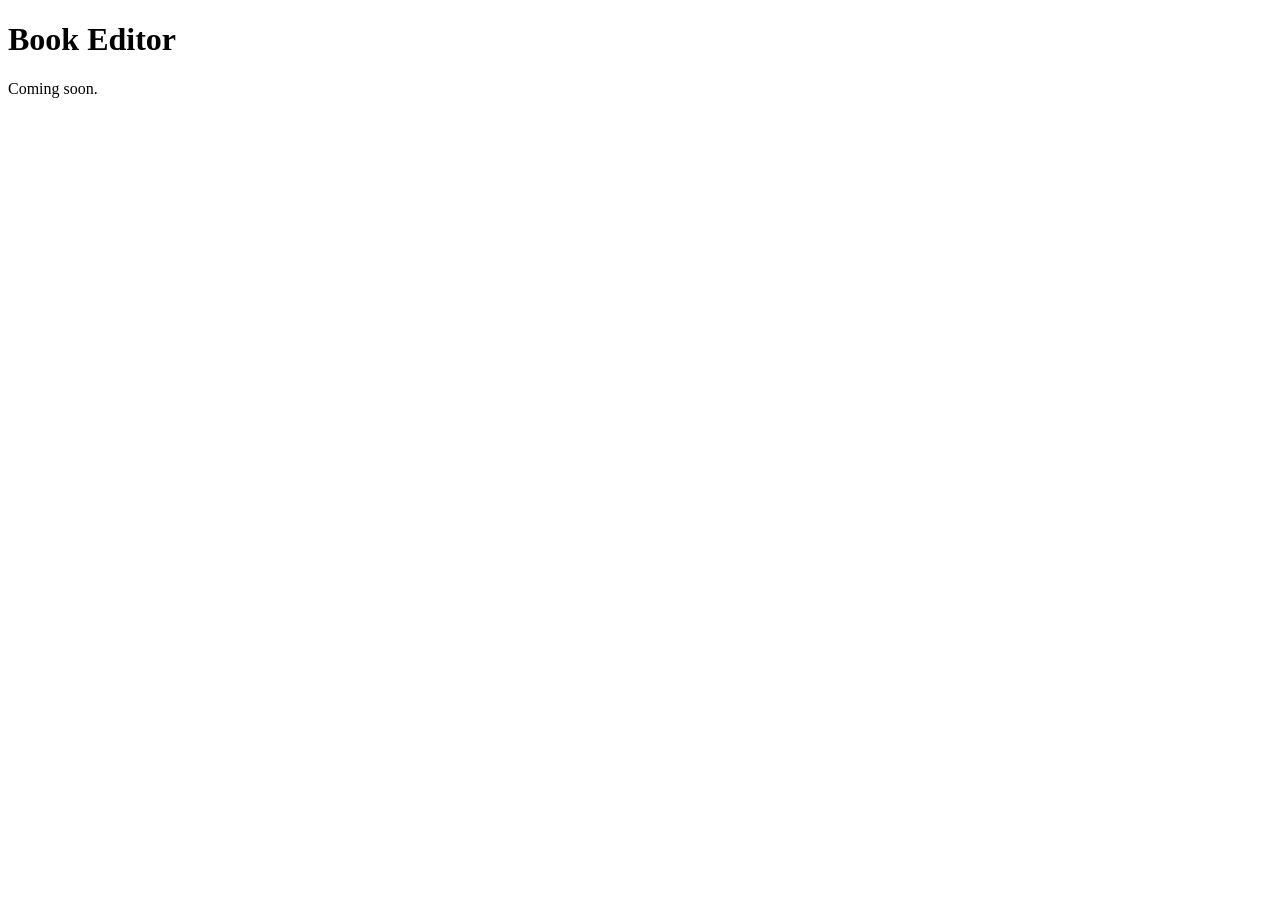
==== site/index.html @ 206a7f1c "Initial commit: Book Editor skeleton Co-Authored-By: Claude Opus 5.5 <noreply@anthropic.com> Claude-" ====
<!doctype html>
<html lang="en">
<head>
  <meta charset="utf-8">
  <meta name="viewport" content="width=device-width, initial-scale=1">
  <title>Book Editor</title>
</head>
<body>
  <h1>Book Editor</h1>
  <p>Coming soon.</p>
</body>
</html>
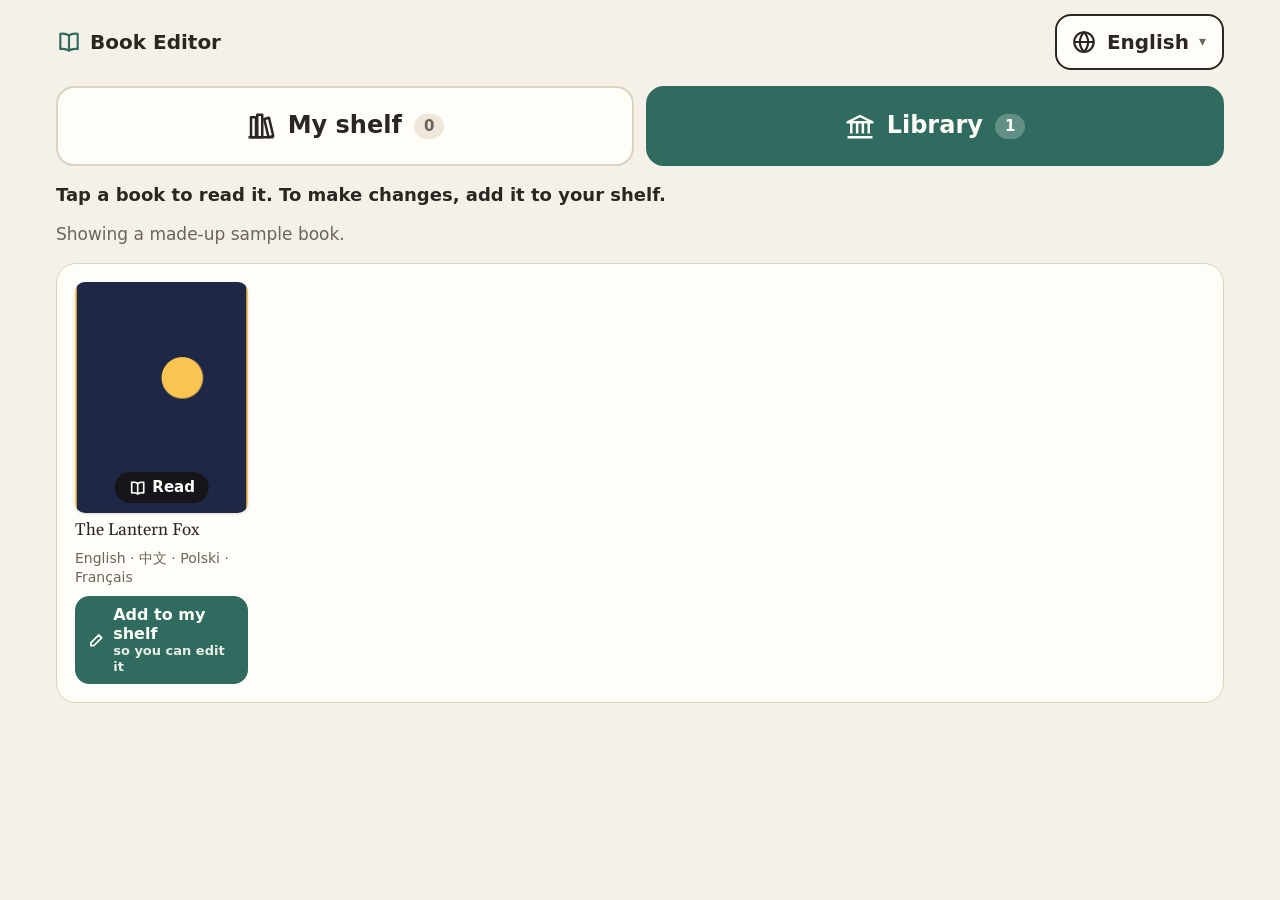
==== commit 7b303b7b: "feat: app shell: display language (en/zh/pl/fr), My shelf / Library tabs, read-only reader Library l" ====
--- a/site/index.html
+++ b/site/index.html
@@ -2,11 +2,15 @@
 <html lang="en">
 <head>
   <meta charset="utf-8">
-  <meta name="viewport" content="width=device-width, initial-scale=1">
+  <meta name="viewport" content="width=device-width, initial-scale=1, viewport-fit=cover">
+  <meta name="color-scheme" content="light dark">
   <title>Book Editor</title>
+  <link rel="stylesheet" href="app.css">
+  <script type="module" src="app.js"></script>
 </head>
 <body>
-  <h1>Book Editor</h1>
-  <p>Coming soon.</p>
+  <div class="wrap" id="app" aria-live="polite"></div>
+  <div class="toast" id="toast" role="status" hidden></div>
+  <noscript><p class="wrap">Book Editor needs JavaScript.</p></noscript>
 </body>
 </html>
--- a/site/app.css
+++ b/site/app.css
@@ -0,0 +1,121 @@
+/* Book Editor — app shell. Big touch targets and big type: the app is for older people and children too. */
+@font-face { font-family: 'Gelasio'; src: url('fonts/Gelasio-Regular.ttf') format('truetype'); font-weight: 400; font-display: swap; }
+
+:root {
+  --bg: #F6F1E8; --card: #FFFDF8; --soft: #EEE7DA; --line: #DCD2C1; --line2: #ECE5D8;
+  --ink: #2A2723; --muted: #6B645A; --green: #2F6B5E; --green-d: #1F4A41; --green-l: #DCEFEA;
+  --amber: #FDF0C8; --amber-d: #D9A21B; --bad: #9B2C2C; --bad-l: #F8E1DE;
+  --page: #FFFFFF; --pageink: #2A2723; --shadow: 0 1px 3px rgba(60,40,10,.15);
+  --sans: system-ui, -apple-system, 'Segoe UI', Roboto, 'PingFang SC', 'Microsoft YaHei', sans-serif;
+  --serif: 'Gelasio', 'Noto Serif SC', 'Songti SC', 'SimSun', Georgia, serif;
+}
+@media (prefers-color-scheme: dark) { :root:not([data-theme="light"]) {
+  --bg: #1E1B17; --card: #29251F; --soft: #332E27; --line: #4A4338; --line2: #3A342C;
+  --ink: #EFE8DC; --muted: #B3A999; --green: #7CC2B0; --green-d: #A6DCCD; --green-l: #23413A;
+  --amber: #4A3B14; --amber-d: #E0B44A; --bad: #F0A39B; --bad-l: #4A2422;
+  --page: #FBF8F2; --pageink: #2A2723; --shadow: 0 1px 3px rgba(0,0,0,.5); } }
+:root[data-theme="dark"] {
+  --bg: #1E1B17; --card: #29251F; --soft: #332E27; --line: #4A4338; --line2: #3A342C;
+  --ink: #EFE8DC; --muted: #B3A999; --green: #7CC2B0; --green-d: #A6DCCD; --green-l: #23413A;
+  --amber: #4A3B14; --amber-d: #E0B44A; --bad: #F0A39B; --bad-l: #4A2422;
+  --page: #FBF8F2; --pageink: #2A2723; --shadow: 0 1px 3px rgba(0,0,0,.5); }
+
+* { box-sizing: border-box; }
+html { -webkit-text-size-adjust: 100%; }
+body { margin: 0; background: var(--bg); color: var(--ink); font-family: var(--sans); font-size: 17px; line-height: 1.4; }
+button, select, input { font: inherit; color: inherit; }
+button { cursor: pointer; }
+:focus-visible { outline: 3px solid var(--green); outline-offset: 2px; }
+.wrap { max-width: 1200px; margin: 0 auto; padding-block: max(14px, env(safe-area-inset-top, 0px)) 48px;
+  padding-left: max(16px, env(safe-area-inset-left, 0px)); padding-right: max(16px, env(safe-area-inset-right, 0px));
+  display: flex; flex-direction: column; gap: 16px; }
+.muted { color: var(--muted); }
+.card { background: var(--card); border: 1px solid var(--line); border-radius: 18px; padding: 18px; display: flex; flex-direction: column; gap: 14px; min-width: 0; }
+h2 { font-size: 26px; margin: 0; font-family: var(--serif); font-weight: 400; text-wrap: balance; }
+.lbl { font-size: 13px; font-weight: 800; color: var(--muted); letter-spacing: .06em; text-transform: uppercase; }
+.btn { min-height: 48px; padding: 8px 20px; border-radius: 14px; border: 1px solid var(--line); background: var(--card); font-weight: 800; display: inline-flex; align-items: center; justify-content: center; gap: 8px; }
+.btn.primary { background: var(--green); border-color: var(--green); color: var(--card); }
+.bigbtn { min-height: 56px; font-size: 18px; padding-inline: 22px; }
+
+/* header */
+header.top { display: flex; align-items: center; gap: 12px; }
+.brand { font-weight: 800; font-size: 20px; display: flex; align-items: center; gap: 8px; background: none; border: 0; padding: 4px 0; min-height: 48px; }
+.langbig { margin-left: auto; min-height: 56px; padding: 8px 16px 8px 14px; border-radius: 16px; border: 2px solid var(--ink); background: var(--card); font-size: 20px; font-weight: 800; display: inline-flex; align-items: center; gap: 10px; }
+.langbig .car { font-size: 14px; color: var(--muted); }
+
+/* language sheet: tap a language and it applies and closes */
+.sheetbox { position: fixed; inset: 0; background: rgba(20,15,10,.4); display: grid; place-items: start center; z-index: 30;
+  padding: calc(70px + env(safe-area-inset-top, 0px)) max(16px, env(safe-area-inset-right, 0px)) 16px max(16px, env(safe-area-inset-left, 0px)); }
+.sheetbox .card { width: min(520px, 100%); box-shadow: 0 8px 30px rgba(0,0,0,.25); }
+.sheetbox h2 { font-family: var(--sans); font-weight: 800; font-size: 21px; }
+.sheetbox p { margin: 0; color: var(--muted); }
+.langgrid { display: grid; grid-template-columns: repeat(2, minmax(0, 1fr)); gap: 10px; }
+.langbtn { min-height: 68px; border-radius: 14px; border: 1px solid var(--line); background: var(--card); font-size: 20px; font-weight: 800; }
+.langbtn[aria-pressed="true"] { border: 2px solid var(--green); background: var(--green-l); color: var(--green-d); }
+
+/* home tabs */
+.hometabs { display: grid; grid-template-columns: repeat(2, minmax(0, 1fr)); gap: 12px; }
+.htab { min-height: 80px; border-radius: 18px; border: 2px solid var(--line); background: var(--card); display: flex; align-items: center; justify-content: center; gap: 12px; font-size: 24px; font-weight: 800; padding: 10px 14px; min-width: 0; }
+.htab .cnt { font-size: 15px; background: var(--soft); color: var(--muted); border-radius: 999px; padding: 2px 10px; }
+.htab[aria-selected="true"] { background: var(--green); border-color: var(--green); color: var(--card); }
+.htab[aria-selected="true"] .cnt { background: rgba(255,255,255,.25); color: var(--card); }
+.htab svg { flex: none; }
+.intro { margin: 0; font-size: 18px; font-weight: 600; }
+
+/* shelf grid (Library and My shelf) */
+.shelf { background: var(--card); border: 1px solid var(--line); border-radius: 20px; padding: 18px; display: grid; grid-template-columns: repeat(auto-fill, minmax(170px, 1fr)); gap: 24px 18px; }
+.libcard { display: flex; flex-direction: column; gap: 8px; min-width: 0; }
+.bk { display: flex; flex-direction: column; gap: 6px; background: none; border: 0; padding: 0; text-align: left; min-width: 0; }
+.cov { position: relative; aspect-ratio: 3/4; border-radius: 10px; overflow: hidden; box-shadow: var(--shadow); width: 100%; background: var(--soft); display: block; }
+.cov img { width: 100%; height: 100%; object-fit: cover; display: block; }
+.readtag { position: absolute; left: 50%; bottom: 10px; transform: translateX(-50%); background: rgba(20,15,10,.75); color: #fff; font-weight: 800; font-size: 15px; padding: 5px 14px; border-radius: 999px; white-space: nowrap; display: inline-flex; align-items: center; gap: 6px; }
+.bk b { font-size: 17px; font-family: var(--serif); font-weight: 400; overflow-wrap: anywhere; }
+.libmeta { font-size: 14px; color: var(--muted); }
+.addbig { width: 100%; min-height: 56px; font-size: 16px; text-align: left; line-height: 1.2; padding: 8px 12px; }
+.addbig small { display: block; font-weight: 600; font-size: 13px; opacity: .9; }
+.empty { border: 2px dashed var(--line); border-radius: 20px; padding: 28px 20px; display: flex; flex-direction: column; gap: 14px; align-items: center; text-align: center; }
+.empty p { margin: 0; font-size: 18px; font-weight: 600; max-width: 34em; }
+.msg { background: var(--amber); border: 1px solid var(--amber-d); border-radius: 14px; padding: 14px 16px; display: flex; flex-direction: column; gap: 10px; align-items: flex-start; }
+.msg p { margin: 0; font-size: 17px; }
+.msg.bad { background: var(--bad-l); border-color: var(--bad); }
+.loading { padding: 40px 0; text-align: center; color: var(--muted); font-size: 18px; font-weight: 700; }
+
+/* reader: picture left, words right, one language at a time */
+.rtop { display: flex; flex-wrap: wrap; gap: 10px 14px; align-items: center; }
+.rtop h2 { flex: 1 1 200px; min-width: 0; }
+.rotag { font-size: 14px; font-weight: 800; background: var(--soft); color: var(--muted); border-radius: 999px; padding: 4px 12px; }
+.rlangs { display: flex; flex-wrap: wrap; gap: 8px; align-items: center; }
+.rlangs .lbl { flex-basis: 100%; }
+.rlang { min-height: 52px; min-width: 110px; padding: 6px 18px; border-radius: 14px; border: 2px solid var(--line); background: var(--card); font-size: 19px; font-weight: 800; }
+.rlang[aria-pressed="true"] { border-color: var(--green); background: var(--green-l); color: var(--green-d); }
+.rbook { display: grid; grid-template-columns: minmax(0, 1fr) minmax(0, 1fr); background: var(--page); color: var(--pageink); border-radius: 12px; box-shadow: 0 4px 18px rgba(60,40,10,.18); overflow: hidden; min-height: 440px; }
+.rbook.tap { cursor: pointer; }
+.rpic { position: relative; background: #EDE6D8; min-height: 260px; }
+.rpic img { position: absolute; inset: 0; width: 100%; height: 100%; object-fit: contain; display: block; }
+.rtext { padding: clamp(18px, 4vw, 44px); font-family: var(--serif); display: flex; flex-direction: column; gap: 14px; justify-content: center; }
+.rtext h3 { margin: 0; font-size: clamp(22px, 2.4vw, 30px); font-weight: 400; }
+.rtext p { margin: 0; white-space: pre-wrap; font-size: clamp(19px, 1.9vw, 24px); line-height: 1.6; }
+.rtext .hint { font-family: var(--sans); font-size: 17px; color: #6B645A; }
+.rtext .gap { font-family: var(--sans); font-size: 17px; color: #6B645A; font-style: italic; }
+.rnav { display: grid; grid-template-columns: minmax(0, 1fr) auto minmax(0, 1fr); gap: 10px; align-items: center; }
+.rnav .btn { min-height: 60px; font-size: 19px; border-radius: 16px; width: 100%; }
+.rnav .pn { font-weight: 800; color: var(--muted); font-size: 17px; text-align: center; font-variant-numeric: tabular-nums; }
+.rcall { display: flex; flex-wrap: wrap; gap: 10px 16px; align-items: center; background: var(--green-l); border: 2px solid var(--green); border-radius: 16px; padding: 14px 16px; }
+.rcall p { margin: 0; flex: 1 1 240px; font-size: 18px; font-weight: 700; color: var(--green-d); }
+
+.toast { position: fixed; left: 50%; transform: translateX(-50%); bottom: calc(18px + env(safe-area-inset-bottom, 0px)); background: var(--ink); color: var(--bg); padding: 12px 18px; border-radius: 12px; font-weight: 700; width: max-content; max-width: calc(100% - 32px); box-shadow: var(--shadow); z-index: 40; }
+
+@media (max-width: 640px) {
+  h2 { font-size: 22px; }
+  .brand .bt { display: none; }
+  .htab { flex-direction: column; gap: 4px; font-size: 19px; min-height: 92px; padding: 8px; }
+  .langbig { font-size: 18px; min-height: 52px; padding: 6px 12px; }
+  .shelf { grid-template-columns: repeat(2, minmax(0, 1fr)); padding: 12px; gap: 18px 12px; }
+  .rbook { grid-template-columns: minmax(0, 1fr); min-height: 0; }
+  .rpic { min-height: 0; aspect-ratio: 4/3; }
+  .rlang { min-width: 0; flex: 1 1 auto; padding-inline: 12px; }
+  .rnav { grid-template-columns: minmax(0, 1fr) minmax(0, 1fr); }
+  .rnav .pn { grid-column: 1 / -1; grid-row: 1; }
+  .rnav .btn { padding-inline: 10px; font-size: 18px; white-space: nowrap; }
+}
+@media (prefers-reduced-motion: reduce) { * { transition: none !important; } }
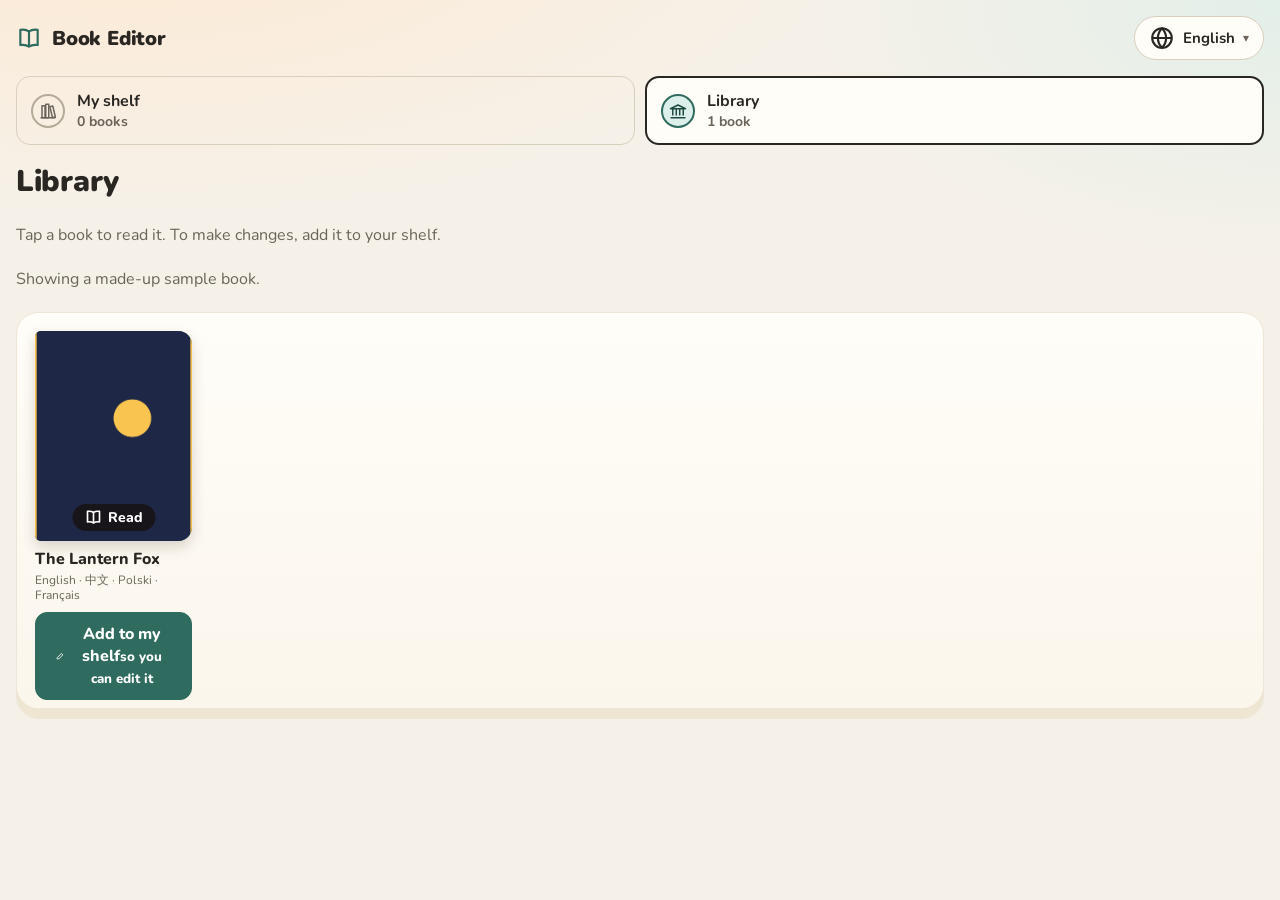
==== commit 9daf6d18: "style: Home redone on eBook Production's stylesheet and markup (design brief) ebooks.css = eBooks ap" ====
--- a/site/index.html
+++ b/site/index.html
@@ -3,9 +3,11 @@
 <head>
   <meta charset="utf-8">
   <meta name="viewport" content="width=device-width, initial-scale=1, viewport-fit=cover">
-  <meta name="color-scheme" content="light dark">
+  <meta name="color-scheme" content="light">
   <title>Book Editor</title>
-  <link rel="stylesheet" href="app.css">
+  <link rel="stylesheet" href="fonts.css">
+  <link rel="stylesheet" href="ebooks.css">
+  <link rel="stylesheet" href="be.css">
   <script type="module" src="app.js"></script>
 </head>
 <body>
--- a/site/fonts.css
+++ b/site/fonts.css
@@ -0,0 +1,4 @@
+/* Self-hosted fonts (SIL OFL, licences beside them), the faces eBook Production uses: Nunito (menus), Literata (story).
+   Noto Serif SC (14 MB) is not shipped yet (R2 delivery question open): Chinese falls back to the system serif. */
+@font-face { font-family: 'Nunito'; src: url('fonts/Nunito.woff2') format('woff2'); font-weight: 200 1000; font-display: swap; }
+@font-face { font-family: 'Literata'; src: url('fonts/Literata.woff2') format('woff2'); font-weight: 200 900; font-display: swap; }
--- a/site/ebooks.css
+++ b/site/ebooks.css
@@ -0,0 +1,552 @@
+/* COPIED AS IS from eBook Production app/factory/web/app.css (2026-11-13, design brief). Do not restyle here:
+   Book Editor's own additions go in be.css, loaded after this file. */
+/* Look from wireframe v2 (approved 2026-10-24). */
+:root {
+  --bg: #F6F1E8; --card: #FFFDF8; --soft: #F1EBDF; --line: #D9CFBD; --line2: #EDE6D8;
+  --ink: #2A2723; --muted: #6B645A; --green: #2F6B5E; --green-d: #1F4A41; --green-l: #DCEFEA;
+  --orange: #A8501A; --amber: #FCE3A0; --amber-d: #D9A21B; --sel: #BFE3DA;
+  --ins: #E3EED3; --ins-d: #6E9B3A; --red: #9B2C2C; --red-l: #F8E1DE;
+  --serif: 'Literata', 'Noto Serif SC', 'Songti SC', Georgia, serif;
+}
+* { box-sizing: border-box; }
+body { margin: 0; background: var(--bg); font-family: 'Nunito', system-ui, sans-serif; color: var(--ink); font-size: 16px; }
+a { color: var(--green); } a:hover { color: var(--green-d); }
+button { font: inherit; cursor: pointer; color: inherit; }
+button:disabled { cursor: not-allowed; opacity: .5; }
+textarea, input, select { font: inherit; color: var(--ink); }
+::selection { background: var(--sel); }
+.wrap { max-width: 1280px; margin: 0 auto; padding: 16px; display: flex; flex-direction: column; gap: 16px; }
+.muted { color: var(--muted); }
+.small { font-size: 14px; }
+.tiny { font-size: 13px; }
+.row { display: flex; flex-wrap: wrap; gap: 12px; align-items: center; }
+.grow { flex: 1 1 40px; }
+.eyebrow { font-weight: 800; font-size: 14px; color: var(--muted); letter-spacing: .02em; padding: 0 4px 6px; }
+.card { background: var(--card); border: 1px solid var(--line); border-radius: 16px; padding: 18px; }
+.dev { background: #FFF4D6; border: 1px solid var(--amber-d); border-radius: 12px; padding: 8px 14px; font-size: 14px; }
+.err { background: var(--red-l); color: var(--red); border-radius: 12px; padding: 10px 14px; }
+
+/* header */
+header.top { display: flex; flex-wrap: wrap; align-items: center; gap: 12px; }
+.brand { display: flex; align-items: center; gap: 10px; font-weight: 800; font-size: 18px; text-decoration: none; color: var(--ink); }
+.picker { display: inline-flex; align-items: center; gap: 10px; min-height: 48px; padding: 4px 14px 4px 6px; background: var(--card); border: 1px solid var(--line); border-radius: 999px; text-decoration: none; color: var(--ink); }
+.avatar { width: 36px; height: 36px; border-radius: 50%; background: #F2C9A0; display: inline-flex; align-items: center; justify-content: center; font-weight: 800; color: #6E3A12; flex: none; }
+.picker .meta { display: flex; flex-direction: column; line-height: 1.2; }
+.gear { display: inline-flex; align-items: center; justify-content: center; width: 48px; height: 48px; background: var(--card); border: 1px solid var(--line); border-radius: 50%; color: var(--muted); }
+
+/* step tabs */
+nav.steps { display: flex; flex-wrap: wrap; gap: 10px; }
+.step { flex: 1 1 200px; display: flex; align-items: center; gap: 12px; padding: 12px 14px; border: 1px solid var(--line); border-radius: 14px; text-decoration: none; color: var(--ink); background: transparent; }
+.step .num { width: 34px; height: 34px; border-radius: 50%; border: 2px solid #B4AA99; color: var(--muted); display: inline-flex; align-items: center; justify-content: center; font-weight: 800; flex: none; }
+.step .lbl { display: flex; flex-direction: column; }
+.step .sub { font-size: 14px; color: var(--muted); }
+.step.on { background: var(--card); border: 2px solid var(--ink); }
+.step.yours .num { background: var(--orange); border-color: var(--orange); color: #fff; }
+.step.yours .sub { color: var(--orange); font-weight: 700; }
+.step.yours.on { border-color: var(--orange); }
+.step.done .num, .step.kept .num { background: var(--green-l); border-color: var(--green); color: var(--green-d); }
+.step.working .num { border-style: dashed; border-color: var(--green); color: var(--green); }
+
+/* three-column tab body */
+.cols { display: flex; flex-wrap: wrap; gap: 16px; align-items: flex-start; }
+.side { flex: 1 1 200px; max-width: 230px; display: flex; flex-direction: column; gap: 4px; }
+/* the Entities list, its "Edit entities" drawer and the sheet pane (v2.23) */
+.entcol { flex: 1 1 200px; max-width: 230px; display: flex; flex-direction: column; gap: 10px; }
+.entcol > .btn { align-self: flex-start; display: inline-flex; gap: 6px; align-items: center; }
+.entcol .side { flex: none; max-width: none; }
+.ent-panel { gap: 14px; padding-top: 16px; }
+.ent-panel .pills.sm { align-self: flex-start; }
+.storynote { background: var(--soft); border-radius: 10px; padding: 8px 12px; margin: 6px 0 14px; line-height: 1.45; }
+.box.changed { border-color: var(--amber-d); box-shadow: 0 0 0 1px var(--amber-d); }
+.pane { flex: 999 1 480px; min-width: 0; background: var(--card); border: 1px solid var(--line); border-radius: 16px; padding: 22px 26px; position: relative; }
+aside.notes { flex: 1 1 280px; max-width: 340px; display: flex; flex-direction: column; gap: 10px; }
+@media (max-width: 720px) { .side, aside.notes { max-width: none; } .pane { padding: 18px 16px; } }
+.item { display: flex; justify-content: space-between; align-items: center; gap: 8px; width: 100%; text-align: left; padding: 10px 12px; border: 1px solid transparent; border-radius: 12px; background: transparent; }
+.item:hover { background: var(--card); }
+.item.on { background: var(--card); border-color: var(--line); }
+.item .t { display: flex; flex-direction: column; gap: 2px; }
+.count { min-width: 26px; height: 26px; padding: 0 6px; border-radius: 999px; background: var(--amber); font-size: 13px; font-weight: 800; display: inline-flex; align-items: center; justify-content: center; }
+.pills { display: flex; gap: 4px; padding: 4px; background: var(--soft); border-radius: 999px; align-self: flex-start; flex-wrap: wrap; }
+.pill { min-height: 40px; padding: 6px 16px; border: 0; border-radius: 999px; background: transparent; font-weight: 700; }
+.pill[aria-pressed="true"] { background: var(--card); box-shadow: 0 1px 3px rgba(0,0,0,.12); color: var(--green-d); }
+.heading { font-family: var(--serif); font-size: 26px; font-weight: 600; }
+
+/* story text */
+.block { display: flex; flex-direction: column; gap: 4px; padding: 4px 0 12px; }
+.block .lname { font-size: 13px; font-weight: 800; color: var(--green); letter-spacing: .04em; }
+.block .btitle { font-family: var(--serif); font-size: 20px; font-weight: 600; }
+.story p { font-family: var(--serif); font-size: 20px; line-height: 1.6; margin: 0 0 6px; }
+mark { color: inherit; border-radius: 2px; }
+mark.c { background: var(--amber); border-bottom: 2px solid var(--amber-d); }
+mark.s { background: transparent; border-bottom: 2px dotted #8FB3A9; }
+mark.e { background: #E9E6DE; border-bottom: 2px solid var(--muted); }   /* your own change (v2.10) */
+mark.e.e.d { background: #E9E6DE; border-color: var(--muted); }           /* over the round colour */
+mark.d { background: var(--ins); border-bottom: 2px solid var(--ins-d); }   /* each round's colour: roundTone() in app.js */
+.rtag { flex: none; padding: 1px 7px; margin-left: auto; border-radius: 999px; font-size: 12px; font-weight: 800; background: var(--ins); border: 1.5px solid var(--ins-d); }
+mark.c.d { background: var(--amber); }
+.hint { display: flex; gap: 8px; align-items: center; margin-top: 10px; padding: 10px 12px; background: var(--soft); border-radius: 10px; font-size: 14px; color: var(--muted); }
+.pop { position: absolute; z-index: 5; width: min(340px, calc(100% - 24px)); background: var(--card); border: 1px solid #B4AA99; border-radius: 14px; box-shadow: 0 8px 28px rgba(0,0,0,.18); padding: 14px; display: flex; flex-direction: column; gap: 8px; }
+.quote { font-family: var(--serif); font-size: 15px; padding: 6px 10px; border-left: 3px solid var(--amber-d); background: var(--soft); border-radius: 0 8px 8px 0; }
+.note { background: var(--card); border: 1px solid var(--line); border-radius: 12px; padding: 12px; display: flex; flex-direction: column; gap: 8px; }
+/* The checks' suggestions sit quieter than your own comments (Owner, 2026-10-30). */
+.note.sugg { background: #F4F2EC; border-color: var(--line2); color: var(--muted); }
+.note.edit { background: var(--soft); border-color: var(--line); }
+.note .head { display: flex; align-items: center; gap: 8px; font-size: 13px; color: var(--muted); }
+.chip { padding: 2px 8px; border-radius: 999px; background: var(--soft); font-weight: 700; }
+.note.sugg .chip { background: var(--line2); }
+.note.sugg .quote { border-left-color: var(--line); background: transparent; }
+textarea.box, input.box, select.box { width: 100%; padding: 10px 12px; border: 1px solid #B4AA99; border-radius: 10px; background: #fff; resize: vertical; font-size: 16px; }
+
+/* buttons */
+.btn { min-height: 48px; padding: 10px 20px; border-radius: 12px; border: 1px solid #B4AA99; background: var(--card); font-weight: 800; text-decoration: none; display: inline-flex; align-items: center; justify-content: center; gap: 8px; }
+.btn[hidden] { display: none; }
+.btn.primary { background: var(--green); border-color: var(--green); color: #fff; }
+.btn.primary:hover { background: var(--green-d); }
+.btn.quiet { border-color: transparent; background: transparent; color: var(--green); }
+.btn.quiet.danger { color: var(--red); }
+.btn.small { min-height: 36px; padding: 6px 12px; font-size: 14px; border-radius: 10px; }
+
+/* next-round panel */
+section.next { background: var(--card); border: 1px solid var(--line); border-radius: 16px; padding: 18px 22px; display: flex; flex-direction: column; gap: 14px; }
+.sendlist { background: var(--soft); border-radius: 12px; padding: 14px; display: flex; flex-direction: column; gap: 8px; font-size: 15px; }
+.sendlist .n { width: 24px; height: 24px; border-radius: 50%; background: var(--card); display: inline-flex; align-items: center; justify-content: center; font-weight: 800; font-size: 13px; flex: none; }
+/* The one next-round block (Story, Entities, Pictures) */
+section.next.nr { gap: 12px; padding: 16px 20px; }
+.nr-head { display: flex; flex-wrap: wrap; align-items: center; gap: 8px 16px; }
+.nr-title { flex: 1 1 260px; display: flex; flex-wrap: wrap; align-items: baseline; gap: 4px 10px; font-size: 16px; }
+.nr-tool { display: flex; align-items: center; gap: 8px; flex-wrap: wrap; }
+.pills.sm { padding: 3px; align-self: center; }
+.pills.sm .pill { min-height: 32px; padding: 4px 12px; font-size: 14px; }
+.nr-once { color: var(--green-d); font-weight: 700; }
+.nr-foot { display: flex; flex-wrap: wrap; align-items: center; gap: 10px; }
+.nr-foot .btn.quiet { padding-left: 0; }
+section.next.nr textarea.box { min-height: 0; }
+section.next.nr.fold { padding: 12px 20px; }
+.nr.fold .nr-title { flex: 0 1 auto; }
+.nr-a, .nr-b { display: flex; flex-wrap: wrap; align-items: center; gap: 10px; }
+.nr-a .btn.quiet { padding-left: 0; }
+/* A phone: the title row, then the boxes, then the tool and the buttons (v2.23.1) */
+@media (max-width: 720px) {
+  section.next.nr.fold { padding: 12px 14px; }
+  .nr.fold > * { order: 2; }
+  .nr.fold > .nr-foot { display: contents; }
+  .nr.fold .nr-foot > .grow { display: none; }
+  .nr.fold .nr-a { order: 1; gap: 4px 12px; }
+  .nr.fold .nr-b { order: 3; gap: 8px; }
+  .nr.fold .nr-b > .btn { flex: 1 1 auto; }
+}
+/* The story's spreads: one line each, staying in view while you read (v2.23.1) */
+.side.compact .item { padding: 7px 10px; }
+.side.compact .t1 { display: flex; gap: 8px; align-items: baseline; min-width: 0; font-size: 14px; }
+.side.compact .t1 .ttl { overflow: hidden; text-overflow: ellipsis; white-space: nowrap; color: var(--muted); }
+.side.compact .t1 b { white-space: nowrap; }
+.side.compact .lbl { display: none; }
+.side.compact .item .t { min-width: 0; flex: 1 1 auto; }
+@media (min-width: 721px) { .side.compact { position: sticky; top: 12px; max-height: calc(100vh - 24px); overflow-y: auto; } }
+.spnav { display: flex; justify-content: space-between; gap: 10px; margin-top: 18px; }
+.foot { display: flex; flex-wrap: wrap; align-items: center; gap: 12px; border-top: 1px solid var(--line2); padding-top: 14px; }
+.waiting { display: flex; flex-wrap: wrap; align-items: center; gap: 14px; }
+.tick { width: 44px; height: 44px; border-radius: 50%; background: var(--green-l); display: inline-flex; align-items: center; justify-content: center; flex: none; }
+
+/* options grid (entities, pictures) */
+.opts { display: grid; grid-template-columns: repeat(auto-fill, minmax(200px, 1fr)); gap: 14px; }
+.opt { border: 2px solid var(--line); border-radius: 14px; background: #fff; padding: 8px; display: flex; flex-direction: column; gap: 6px; text-align: left; }
+.opt .thumb { display: block; width: 100%; padding: 0; border: 0; border-radius: 8px; background: var(--soft); cursor: zoom-in; }
+/* The whole picture, never cropped: a portrait one keeps its head. */
+.opt img { display: block; width: 100%; aspect-ratio: 1; object-fit: contain; border-radius: 8px; background: var(--soft); }
+.opt.on { border-color: var(--green); box-shadow: 0 0 0 3px var(--green-l); }
+.opt .tag { font-size: 13px; color: var(--green-d); font-weight: 800; }
+/* pictures attached to a redraw note or a comment (v2.9) */
+.atts { display: flex; flex-wrap: wrap; align-items: center; gap: 8px; margin-top: 8px; }
+.att { position: relative; display: inline-block; }
+.attw { display: inline-flex; flex-direction: column; align-items: center; gap: 4px; }
+.att .thumb { display: block; padding: 0; border: 0; background: none; cursor: zoom-in; }
+.att img { display: block; width: 72px; height: 72px; object-fit: cover; border-radius: 8px; border: 1px solid var(--line); background: var(--soft); }
+.att .x { position: absolute; top: -8px; right: -8px; width: 28px; height: 28px; border-radius: 50%; border: 1px solid var(--line); background: #fff; color: var(--muted); font-size: 14px; line-height: 1; cursor: pointer; }
+.ph { aspect-ratio: 1; border-radius: 8px; background: repeating-linear-gradient(45deg, var(--soft), var(--soft) 10px, #ECE4D5 10px, #ECE4D5 20px); display: flex; align-items: center; justify-content: center; color: var(--muted); font-size: 14px; text-align: center; padding: 8px; }
+.badge { font-size: 12px; font-weight: 800; padding: 2px 8px; border-radius: 999px; background: var(--soft); color: var(--muted); white-space: nowrap; }
+.badge.yours { background: var(--amber); color: #6E4A00; }
+.badge.ok { background: var(--green-l); color: var(--green-d); }
+.spreadgrid { display: grid; grid-template-columns: repeat(4, 1fr); gap: 6px; }
+.sq { aspect-ratio: 1; border-radius: 10px; border: 1px solid var(--line); background: var(--card); font-weight: 800; }
+.sq.picked { background: var(--green-l); border-color: var(--green); color: var(--green-d); }
+.sq.ready { background: var(--amber); border-color: var(--amber-d); }
+.sq.drawing, .sq.waiting { color: var(--muted); border-style: dashed; }
+.sq.on { outline: 3px solid var(--ink); outline-offset: 1px; }
+.legend { display: flex; flex-direction: column; gap: 4px; font-size: 13px; color: var(--muted); margin-top: 8px; }
+.legend span::before { content: ""; display: inline-block; width: 12px; height: 12px; border-radius: 3px; margin-right: 6px; vertical-align: -1px; border: 1px solid var(--line); }
+.legend .lp::before { background: var(--green-l); } .legend .lr::before { background: var(--amber); } .legend .ld::before { border-style: dashed; }
+
+/* layout preview: the book's own pages (see app.js PV) */
+.pvhost { height: 72vh; min-height: 360px; overflow: auto; border: 1px solid var(--line); border-radius: 12px; background: #E9E3D8; }
+.step.preview .num { border-color: var(--green); font-size: 15px; }
+.warn { background: #FFF4D6; border: 1px solid var(--amber-d); border-radius: 12px; padding: 12px 14px; }
+
+/* menu + forms */
+.menu { display: flex; flex-wrap: wrap; gap: 16px; align-items: flex-start; }
+.menu .list { flex: 999 1 460px; display: flex; flex-direction: column; gap: 10px; }
+.menu .new { flex: 1 1 340px; }
+.bookrow { display: flex; align-items: center; gap: 12px; padding: 12px 14px; background: var(--card); border: 1px solid var(--line); border-radius: 14px; text-decoration: none; color: var(--ink); }
+.bookrow.yours { border-left: 5px solid var(--orange); }
+.bookrow .st { font-size: 14px; color: var(--muted); }
+.bookrow.yours .st { color: var(--orange); font-weight: 700; }
+.field { display: flex; flex-direction: column; gap: 6px; font-weight: 800; }
+.field .help { font-weight: 400; font-size: 14px; color: var(--muted); }
+.choice { flex: 1 1 200px; text-align: left; padding: 12px 14px; border: 2px solid var(--line); border-radius: 12px; background: #fff; display: flex; flex-direction: column; gap: 2px; }
+.choice[aria-pressed="true"] { border-color: var(--green); box-shadow: 0 0 0 3px var(--green-l); }
+.check { display: flex; gap: 10px; align-items: flex-start; font-weight: 600; }
+.check input { width: 22px; height: 22px; margin-top: 2px; }
+
+/* behind the scenes */
+table.jobs { width: 100%; border-collapse: collapse; font-size: 15px; }
+table.jobs th { text-align: left; font-size: 13px; color: var(--muted); padding: 8px; border-bottom: 1px solid var(--line); }
+table.jobs td { padding: 10px 8px; border-bottom: 1px solid var(--line2); vertical-align: top; }
+.tablewrap { overflow-x: auto; }
+.status-running { color: var(--green); font-weight: 800; }
+.status-failed { color: var(--red); font-weight: 800; }
+.status-waiting-window { color: var(--orange); font-weight: 700; }
+.meter { height: 10px; border-radius: 999px; background: var(--soft); overflow: hidden; }
+.meter i { display: block; height: 100%; background: var(--green); }
+.grid2 { display: grid; grid-template-columns: repeat(auto-fit, minmax(300px, 1fr)); gap: 16px; }
+.steprow { display: flex; flex-wrap: wrap; align-items: center; gap: 10px; padding: 8px 0; border-bottom: 1px solid var(--line2); }
+
+/* activity */
+.job { background: var(--card); border: 1px solid var(--line); border-radius: 14px; }
+.job > button { width: 100%; text-align: left; border: 0; background: transparent; padding: 14px; display: flex; flex-wrap: wrap; gap: 10px; align-items: center; }
+.job pre { margin: 0; white-space: pre-wrap; word-break: break-word; font-size: 13px; background: var(--soft); border-radius: 10px; padding: 12px; max-height: 420px; overflow: auto; }
+.job .io { padding: 0 14px 14px; display: grid; grid-template-columns: repeat(auto-fit, minmax(300px, 1fr)); gap: 12px; }
+
+/* fixes after the first look */
+.field .box, .field .help, .choice span { font-weight: 400; }
+.brand-name { white-space: nowrap; }
+@media (max-width: 720px) {
+  .brand-name { display: none; }
+  header.top { flex-wrap: nowrap; }
+  .picker, .pk { min-width: 0; flex: 1 1 auto; }
+  header.top > .grow { flex: 0 1 0; }
+  .picker .meta b, .picker .meta span { white-space: nowrap; overflow: hidden; text-overflow: ellipsis; }
+  .step { flex: 1 1 calc(50% - 10px); padding: 10px; gap: 8px; }
+  .step .sub { font-size: 13px; }
+  .side { flex-direction: row; overflow-x: auto; flex-basis: 100%; gap: 6px; padding-bottom: 4px; }
+  .side .eyebrow, .side .legend { display: none; }
+  .side .item { flex: none; width: auto; max-width: 70vw; border-color: var(--line); background: var(--card); }
+  .side .item .tiny { display: none; }
+  .side .item.on { border: 2px solid var(--ink); }
+  .entcol { max-width: none; flex-basis: 100%; min-width: 0; }
+  .entcol .side { max-width: 100%; }
+  .side.compact .lbl { display: inline; }
+  .side.compact .t1 .ttl { display: none; }
+  .spreadgrid { grid-template-columns: repeat(auto-fill, minmax(38px, 1fr)); width: 100%; }
+  aside.notes { flex-basis: 100%; }
+}
+.story p.gap { height: .5em; margin: 0; }
+
+/* unlock an approved step */
+.done-bar { display: flex; flex-wrap: wrap; align-items: center; gap: 12px; background: var(--card); border: 1px solid var(--line); border-radius: 14px; padding: 12px 16px; }
+.done-bar .tick { width: 36px; height: 36px; }
+
+/* pictures: the spread's text, a narrow column for reference */
+aside.textcol { flex: 0 0 270px; max-width: 270px; position: sticky; top: 12px; max-height: calc(100vh - 24px); overflow: auto; }
+aside.textcol .card { padding: 12px 14px; }
+aside.textcol .ttl { font-family: var(--serif); font-weight: 600; font-size: 16px; margin-bottom: 6px; }
+aside.textcol p { font-family: var(--serif); font-size: 14px; line-height: 1.45; margin: 0 0 .4em; }
+@media (max-width: 1100px) { aside.textcol { flex-basis: 100%; max-width: none; position: static; max-height: none; } }
+
+/* full-size picture */
+.zoom { position: fixed; inset: 0; z-index: 50; background: rgba(20, 18, 16, .9); display: flex; flex-direction: column; align-items: center; justify-content: center; gap: 12px; padding: 16px; }
+.zoom img { max-width: 100%; max-height: calc(100vh - 100px); object-fit: contain; border-radius: 6px; background: #fff; }
+.zoombar .btn { color: var(--ink); }
+.zoombar { display: flex; flex-wrap: wrap; gap: 8px; align-items: center; width: min(100%, 960px); color: #fff; }
+
+/* Queue (Behind the scenes): drag to change what runs next */
+ol.queue { list-style: none; margin: 6px 0 0; padding: 0; display: flex; flex-direction: column; gap: 6px; }
+ol.queue li { display: flex; align-items: center; gap: 10px; padding: 8px 10px; border: 1px solid var(--line, #E4DDD0); border-radius: 10px; background: var(--card, #FFFDF8); cursor: grab; }
+ol.queue li.paused { opacity: .55; cursor: default; }
+ol.queue li.dragging { opacity: .4; }
+ol.queue .grip { color: var(--muted, #6B645A); font-size: 18px; line-height: 1; }
+.note.gone { opacity: .5; background: var(--soft); border-style: dashed; }
+
+/* Behind the scenes (v2.12) */
+.box.numin { width: 5.2em; display: inline-block; padding: 2px 6px; }
+input.switch { appearance: none; width: 44px; height: 26px; border-radius: 13px; background: #CFC6B6; position: relative; cursor: pointer; flex: none; transition: background .15s; }
+input.switch::after { content: ''; position: absolute; top: 3px; left: 3px; width: 20px; height: 20px; border-radius: 50%; background: #fff; transition: left .15s; }
+input.switch:checked { background: var(--green); }
+input.switch:checked::after { left: 21px; }
+input.switch:focus-visible { outline: 2px solid var(--ink); outline-offset: 2px; }
+.jobs.mid td { vertical-align: middle; }
+/* Layouts to export (v2.13) */
+.laylist { display: flex; flex-direction: column; gap: 6px; }
+.layrow { display: flex; align-items: center; gap: 10px; flex-wrap: wrap; padding: 6px 10px; border: 1px solid var(--line); border-radius: 12px; }
+.layrow.on { border-color: var(--green-d); background: var(--soft); }
+.layrow input[type=checkbox] { width: 20px; height: 20px; }
+.layname { display: flex; flex-direction: column; align-items: flex-start; gap: 2px; border: 0; background: none; padding: 4px 0; text-align: left; min-height: 40px; flex: 1 1 220px; }
+.layfiles a { font-weight: 700; }
+.layedit { display: flex; flex-direction: column; gap: 14px; padding: 14px; background: var(--soft); border-radius: 12px; }
+.layhead { display: flex; align-items: center; gap: 10px; flex-wrap: wrap; }
+/* An edition's settings in three groups (v2.18): Basics, Pages, Pictures. */
+.laygroup { border: 0; margin: 0; padding: 0; min-width: 0; display: grid; grid-template-columns: repeat(auto-fit, minmax(220px, 1fr)); gap: 10px 16px; }
+.laygroup legend { padding: 0 0 6px; font-size: 13px; font-weight: 800; letter-spacing: .04em; text-transform: uppercase; color: var(--green-d); }
+.laygroup .laynote { grid-column: 1 / -1; }
+/* The book's exports on OneDrive (v2.18): a drawer over the page. */
+.drawer-back { position: fixed; inset: 0; z-index: 40; background: rgba(20, 18, 16, .35); }
+.drawer { position: fixed; top: 0; right: 0; bottom: 0; z-index: 41; width: min(460px, 100vw); display: flex; flex-direction: column; background: var(--card); border-left: 1px solid var(--line); box-shadow: -8px 0 28px rgba(0, 0, 0, .18); }
+.drawer .dhead { display: flex; align-items: center; gap: 6px; padding: 12px 16px; border-bottom: 1px solid var(--line2); }
+.drawer .dlist { flex: 1; overflow-y: auto; padding: 10px 16px 24px; display: flex; flex-direction: column; }
+.drive-sum { display: flex; flex-wrap: wrap; align-items: center; gap: 8px; padding-bottom: 8px; }
+.drive-row { display: flex; align-items: baseline; gap: 10px; padding: 5px 0; border-bottom: 1px solid var(--line2); }
+.drive-row .nm { flex: 1 1 auto; min-width: 0; overflow-wrap: anywhere; font-weight: 600; }
+.drive-row .tiny { flex: none; white-space: nowrap; }
+.chk { display: inline-flex; align-items: center; gap: 6px; min-height: 36px; font-weight: 400; }
+.warn-t { color: #9B2C2C; }
+.catoff { opacity: .55; }        /* a picture category waiting for its source (v2.15) */
+/* The book's pictures, switched on and off (v2.22). */
+.kinds { display: flex; flex-direction: column; gap: 6px; margin-bottom: 16px; padding: 12px 16px; }
+.kindtick { display: inline-flex; align-items: center; gap: 6px; min-height: 36px; font-size: 15px; cursor: pointer; }
+.kindtick input { width: 18px; height: 18px; }
+.ask { position: fixed; z-index: 42; left: 50%; top: 18vh; transform: translateX(-50%); width: min(460px, calc(100vw - 32px));
+  display: flex; flex-direction: column; gap: 10px; padding: 18px 20px; background: var(--card); border: 1px solid var(--line);
+  border-radius: 16px; box-shadow: 0 12px 36px rgba(0, 0, 0, .22); }
+/* The book picker (v2.22): a list of books under the header's book name. */
+.pk { position: relative; min-width: 0; display: flex; }
+button.picker { font: inherit; cursor: pointer; text-align: left; min-width: 0; max-width: 100%; overflow: hidden; }
+.picker .meta { min-width: 0; }
+.pk-back { position: fixed; inset: 0; z-index: 30; }
+.pk-list { position: absolute; z-index: 31; top: calc(100% + 6px); left: 0; width: min(360px, calc(100vw - 32px)); max-height: 70vh; overflow-y: auto;
+  display: flex; flex-direction: column; padding: 6px; background: var(--card); border: 1px solid var(--line); border-radius: 14px; box-shadow: 0 10px 30px rgba(0, 0, 0, .16); }
+.pk-row { flex: none; display: flex; align-items: center; gap: 10px; min-height: 48px; padding: 6px 10px; border-radius: 10px; color: var(--ink); text-decoration: none; }
+.pk-row:hover, .pk-row:focus-visible { background: var(--soft); }
+.pk-row.on { background: var(--green-l); }
+.pk-row .dot { width: 10px; height: 10px; border-radius: 50%; background: var(--st, #999); flex: none; }
+.pk-t { display: flex; flex-direction: column; min-width: 0; line-height: 1.25; }
+.pk-t b, .pk-t span { white-space: nowrap; overflow: hidden; text-overflow: ellipsis; }
+.pk-home { justify-content: center; font-weight: 700; border-top: 1px solid var(--line2); border-radius: 0 0 10px 10px; margin-top: 4px; }
+@media (max-width: 720px) { .pk-list { position: fixed; top: 68px; left: 16px; right: 16px; width: auto; } }
+
+/* ---------- v2.20 Home + Layout redesign (Owner, 2026-11-03) ---------- */
+/* A softer, storybook feel, after the toddler eBooks app: warm paper, round shapes, pastel covers. */
+body { background: radial-gradient(1200px 500px at 10% -10%, #FDE9D3 0%, transparent 60%), radial-gradient(900px 500px at 100% 0%, #E3EFE9 0%, transparent 55%), var(--bg); background-attachment: fixed; }
+.card, .pane { border-radius: 20px; box-shadow: 0 2px 10px rgba(90, 70, 40, .06); }
+.brand-name { font-size: 20px; font-weight: 900; letter-spacing: -.01em; }
+.pubset { display: inline-flex; align-items: center; gap: 8px; min-height: 44px; padding: 6px 14px; border-radius: 999px; background: var(--card); border: 1px solid var(--line); color: var(--ink); text-decoration: none; font-weight: 800; font-size: 15px; }
+.pubset:hover { border-color: var(--green); color: var(--green-d); }
+.newbtn { border-radius: 999px; min-height: 44px; padding: 8px 18px; }
+@media (max-width: 560px) { .brand-name { display: none; } .pubset span { display: none; } .pubset { padding: 6px 10px; min-height: 44px; min-width: 44px; justify-content: center; } }
+
+.home { display: flex; flex-direction: column; gap: 22px; }
+.home-h { display: flex; flex-wrap: wrap; align-items: center; gap: 12px 20px; }
+.home-h h1 { margin: 0; font-size: 30px; font-weight: 900; letter-spacing: -.01em; }
+.hometools { display: flex; flex-wrap: wrap; align-items: center; gap: 10px 14px; flex: 1 1 300px; justify-content: flex-end; }
+.sortby { display: inline-flex; align-items: center; gap: 8px; font-weight: 700; font-size: 14px; color: var(--muted); }
+.sortby .box { min-height: 40px; padding: 6px 10px; border-radius: 999px; }
+.fchips { display: flex; flex-wrap: wrap; gap: 6px; }
+.fchip { min-height: 36px; padding: 4px 14px; border-radius: 999px; border: 1px solid var(--line); background: var(--card); font-weight: 700; font-size: 14px; }
+.fchip[aria-pressed="true"] { background: var(--ink); border-color: var(--ink); color: #fff; }
+
+.shelf { display: flex; flex-direction: column; gap: 14px; }
+.shelf-h { display: flex; align-items: center; gap: 8px; font-size: 19px; }
+.shelf-h .dot { width: 14px; height: 14px; border-radius: 50%; }
+.shelf-h .muted { font-size: 15px; }
+.covers { display: grid; grid-template-columns: repeat(auto-fill, minmax(150px, 1fr)); gap: 22px 18px; padding: 18px; border-radius: 22px;
+  background: linear-gradient(#FFFDF8, #FBF6EC); border: 1px solid var(--line2); box-shadow: inset 0 -10px 0 #EFE5D3; }
+@media (max-width: 560px) { .covers { grid-template-columns: repeat(2, 1fr); gap: 16px 12px; padding: 12px; } }
+.bk { display: flex; flex-direction: column; gap: 4px; text-decoration: none; color: var(--ink); min-width: 0; }
+.bk .cv { position: relative; aspect-ratio: 3 / 4; border-radius: 6px 14px 14px 6px; overflow: hidden; background: var(--c);
+  box-shadow: inset 6px 0 0 rgba(0, 0, 0, .12), 0 6px 14px rgba(60, 40, 20, .18); transition: transform .15s ease, box-shadow .15s ease; }
+.bk:hover .cv { transform: translateY(-3px) rotate(-.6deg); box-shadow: inset 6px 0 0 rgba(0, 0, 0, .12), 0 10px 20px rgba(60, 40, 20, .22); }
+.bk .cv img { width: 100%; height: 100%; object-fit: cover; display: block; }
+.bk .cv.plain { display: flex; align-items: center; justify-content: center; padding: 16px 14px 16px 20px;
+  background: radial-gradient(circle at 75% 20%, rgba(255, 255, 255, .35) 0 18%, transparent 19%), radial-gradient(circle at 20% 85%, rgba(255, 255, 255, .22) 0 14%, transparent 15%), var(--c); }
+.cvt { font-family: var(--serif); font-weight: 600; font-size: 20px; line-height: 1.2; text-align: center; color: #fff; text-shadow: 0 1px 2px rgba(0, 0, 0, .25); overflow-wrap: anywhere; }
+/* The Home cover badge only: a global .badge pinned the Entities list's "Pick one" to the page corner. */
+.bk .badge { position: absolute; left: 10px; top: 10px; padding: 2px 9px; border-radius: 999px; font-size: 12px; font-weight: 800; background: #fff; color: var(--ink); box-shadow: 0 1px 3px rgba(0, 0, 0, .2); }
+.bk-t { font-weight: 800; font-size: 16px; line-height: 1.25; margin-top: 4px; }
+.bk-se { font-size: 12px; color: var(--muted); font-weight: 700; }
+.bk-s { font-size: 13px; color: var(--muted); line-height: 1.3; }
+.bk-l { font-size: 12px; color: var(--muted); line-height: 1.3; }
+/* Archived books: a different, quieter colour (Owner, 2026-11-03). */
+.bk.st-archived .cv { filter: grayscale(.85) brightness(1.04); opacity: .75; }
+.bk.st-archived .bk-t { color: #5E6A7A; }
+.empty { grid-column: 1 / -1; padding: 8px; }
+.sugg summary { cursor: pointer; font-weight: 800; color: var(--muted); font-size: 14px; }
+.sugg-row { display: flex; flex-wrap: wrap; gap: 8px; margin-top: 10px; }
+.schip { display: inline-flex; align-items: center; border: 1px dashed #B4AA99; border-radius: 999px; background: var(--card); }
+.schip .sname { border: 0; background: none; padding: 6px 4px 6px 14px; font-weight: 700; min-height: 36px; }
+.schip .x { border: 0; background: none; padding: 6px 12px 6px 6px; color: var(--muted); font-size: 18px; }
+.drawer.wide { width: min(560px, 100vw); }
+
+/* Layout: Export to, its note, its settings */
+.xcard { display: flex; flex-direction: column; gap: 12px; margin-bottom: 16px; }
+.xrow { display: flex; flex-wrap: wrap; align-items: flex-end; gap: 12px; }
+.xto { display: flex; flex-direction: column; gap: 4px; font-weight: 900; font-size: 15px; color: var(--green-d); flex: 0 1 320px; }
+.xto .box { min-height: 52px; font-size: 18px; font-weight: 800; border: 2px solid var(--green); border-radius: 14px; padding: 8px 12px; background: #fff; }
+.xrow .btn.primary { min-height: 52px; padding: 10px 28px; font-size: 17px; border-radius: 14px; }
+.xnote { display: flex; gap: 10px; align-items: flex-start; background: #FFF4D6; border: 1px solid var(--amber-d); border-radius: 14px; padding: 12px 14px; }
+.xnote .xi { flex: none; width: 24px; height: 24px; border-radius: 50%; background: var(--amber-d); color: #fff; font: 900 15px/24px Georgia, serif; text-align: center; font-style: italic; }
+.lastx { padding: 0 2px; }
+.lastx a { font-weight: 800; }
+.tplrow { margin: 4px 0 8px; }
+.tplrow .box { flex: 1 1 220px; min-height: 40px; }
+.finish { display: flex; flex-direction: column; gap: 12px; margin-top: 16px; }
+.endrow { display: flex; flex-wrap: wrap; align-items: center; gap: 8px 14px; }
+.endrow .btn { min-width: 150px; }
+.endrow .small { flex: 1 1 260px; }
+.endnow { display: flex; flex-wrap: wrap; align-items: center; gap: 10px; padding: 10px 14px; border-radius: 12px; }
+.endnow.complete { background: var(--green-l); color: var(--green-d); }
+.endnow.archived { background: #E4E8EE; color: #3E4A5A; }
+.kind { display: flex; align-items: baseline; gap: 10px; padding: 8px 10px; border-radius: 10px; background: var(--soft); }
+.kind > .grow { min-width: 0; overflow-wrap: anywhere; }
+.kind .kact { min-width: 120px; text-align: right; }
+.kind.delete .kact { color: var(--red); }
+.kind.onedrive .kact { color: #3E5A8A; }
+.kind.keep .kact { color: var(--green-d); }
+.btn.danger-solid { background: var(--red); border-color: var(--red); color: #fff; }
+@media (max-width: 560px) { .kind { flex-wrap: wrap; } .kind .kact { min-width: 0; } }
+.sortby, .newbtn, .pubset { white-space: nowrap; }
+@media (max-width: 560px) { .newbtn { min-height: 40px; padding: 6px 12px; font-size: 14px; } .home-h h1 { font-size: 26px; } .hometools { justify-content: flex-start; } }
+
+/* ---------- v2.20: state colours, shelves, New-book drawer, Layout settings ---------- */
+/* One colour per state: chip, badge, status line and bar all use --st. */
+.st-yours { --st: #C8621F; --st-l: #FBE3D2; }
+.st-working { --st: #2F8A6E; --st-l: #DCEFEA; }
+.st-ready { --st: #3D6FA8; --st-l: #DCE7F4; }   /* v2.21.1: every picture picked, export any time */
+.st-complete { --st: #2F6B5E; --st-l: #D5EAE2; }
+.st-archived { --st: #7A8594; --st-l: #E4E8EE; }
+.bk .badge { background: var(--st); color: #fff; }
+.bk .bk-s { color: var(--st); font-weight: 700; }
+.bk.st-archived .bk-s { font-weight: 600; }
+.bk-p { display: flex; align-items: center; gap: 8px; margin-top: 2px; }
+.steps { display: grid; grid-template-columns: repeat(4, 1fr); gap: 3px; flex: 1 1 auto; }
+.steps i { height: 6px; border-radius: 999px; background: var(--line2); }
+.steps i.on { background: var(--st); }
+/* App working: the current step is a moving dashed segment. */
+.steps i.now { background: repeating-linear-gradient(-45deg, var(--st) 0 5px, var(--st-l) 5px 10px); background-size: 28px 28px; animation: stepmove 1.2s linear infinite; }
+@keyframes stepmove { to { background-position: 28px 0; } }
+@media (prefers-reduced-motion: reduce) { .steps i.now { animation: none; } }
+.stepl { font-size: 12px; font-weight: 800; color: var(--st); white-space: nowrap; }
+.fchip i, .fst i { display: inline-block; width: 10px; height: 10px; border-radius: 50%; background: var(--st); margin-right: 6px; vertical-align: -1px; }
+.fchip.st-working i, .fst.st-working i { background: repeating-linear-gradient(-45deg, var(--st) 0 3px, var(--st-l) 3px 6px); }
+.fchip[aria-pressed="true"].st-yours, .fchip[aria-pressed="true"].st-working, .fchip[aria-pressed="true"].st-ready, .fchip[aria-pressed="true"].st-complete, .fchip[aria-pressed="true"].st-archived { background: var(--st); border-color: var(--st); }
+.fchip[aria-pressed="true"] i { background: #fff; }
+
+/* Fold / unfold a shelf */
+.foldbtn { display: inline-flex; align-items: center; gap: 8px; border: 0; background: none; padding: 4px 6px 4px 0; min-height: 40px; font-size: 19px; }
+.foldbtn .chev { width: 18px; color: var(--muted); font-size: 15px; }
+.foldbtn .muted { font-size: 15px; }
+.folder { display: flex; flex-wrap: wrap; align-items: center; gap: 14px 26px; text-align: left; width: 100%; padding: 18px 22px; border-radius: 22px;
+  background: linear-gradient(#FFFDF8, #FBF6EC); border: 1px solid var(--line2); box-shadow: inset 0 -10px 0 #EFE5D3; }
+.folder:hover .scv { transform: translateY(-3px); }
+.fan { position: relative; width: 190px; height: 170px; flex: none; }
+.fan img, .scv { position: absolute; bottom: 0; width: 112px; aspect-ratio: 3 / 4; border-radius: 5px 12px 12px 5px; object-fit: cover; box-shadow: 0 6px 14px rgba(60, 40, 20, .2); }
+.fan .f0 { left: 70px; transform: rotate(9deg); transform-origin: bottom left; }
+.fan .f1 { left: 52px; transform: rotate(4deg); transform-origin: bottom left; }
+.fan .f2 { left: 34px; transform: rotate(-1deg); transform-origin: bottom left; }
+.scv { left: 6px; display: flex; flex-direction: column; justify-content: space-between; padding: 14px 12px 12px 16px; transition: transform .15s ease;
+  background: radial-gradient(circle at 75% 20%, rgba(255, 255, 255, .35) 0 18%, transparent 19%), var(--c); box-shadow: inset 6px 0 0 rgba(0, 0, 0, .14), 0 8px 18px rgba(60, 40, 20, .25); color: #fff; }
+.scv-n { font-family: var(--serif); font-weight: 600; font-size: 17px; line-height: 1.2; text-shadow: 0 1px 2px rgba(0, 0, 0, .25); }
+.scv-c { font-size: 12px; font-weight: 800; opacity: .95; }
+.fstates { display: flex; flex-direction: column; gap: 6px; font-size: 15px; font-weight: 700; flex: 1 1 180px; }
+.fst { color: var(--st); }
+.fopen { font-weight: 800; color: var(--green); }
+@media (max-width: 560px) { .folder { padding: 14px; gap: 10px 16px; } .fan { width: 160px; height: 140px; } .fan img, .scv { width: 92px; } .fan .f0 { left: 60px; } .fan .f1 { left: 44px; } .fan .f2 { left: 28px; } }
+
+/* New-book drawer: one type scale (labels 14/800 muted, everything else 16/400) */
+.nbd .dlist { gap: 18px; }
+.nbh { font-size: 20px; font-weight: 800; }
+.nbf { display: flex; flex-direction: column; gap: 6px; }
+.nbl { font-size: 14px; font-weight: 800; color: var(--muted); }
+.nbd .box { font-size: 16px; }
+.nbseries { display: flex; flex-wrap: wrap; align-items: center; gap: 4px 10px; padding: 10px 14px; border-radius: 14px; background: var(--soft); font-size: 16px; }
+.nbseries .dot { width: 12px; height: 12px; border-radius: 50%; }
+.nbseries a { font-size: 14px; font-weight: 700; }
+.linkbtn { align-self: flex-start; border: 0; background: none; padding: 4px 0; min-height: 32px; color: var(--green); font-weight: 700; font-size: 15px; }
+.linkbtn:hover { color: var(--green-d); text-decoration: underline; }
+.tchips { display: flex; flex-wrap: wrap; gap: 8px; }
+.tchip { min-height: 38px; padding: 6px 14px; border-radius: 999px; border: 1px solid var(--line); background: var(--card); font-size: 15px; font-weight: 600; }
+.tchip[aria-pressed="true"] { background: var(--green-l); border-color: var(--green); color: var(--green-d); }
+.tchip:disabled { opacity: 1; cursor: default; }
+.nbcheck { display: flex; align-items: center; gap: 10px; font-size: 15px; }
+.nbcheck input { width: 18px; height: 18px; }
+.nbfoot { display: flex; flex-wrap: wrap; align-items: center; gap: 10px 14px; padding-top: 4px; border-top: 1px solid var(--line2); }
+.nbfoot .muted { flex: 1 1 200px; font-size: 14px; padding-top: 10px; }
+.nbfoot .btn { min-width: 140px; margin-top: 10px; }
+
+/* Layout card, round 2: compact, one note, a fixed-order settings grid */
+.xcard { gap: 14px; }
+.xnote { font-size: 15px; line-height: 1.45; padding: 10px 14px; }
+.xwarn { margin-top: 6px; font-weight: 700; color: #7A4A00; }
+.xrow .btn.xfiles { min-height: 52px; padding: 10px 18px; font-size: 16px; font-weight: 800; border-radius: 14px; background: var(--card); border: 2px solid var(--line); display: inline-flex; align-items: center; gap: 8px; }
+.xrow .btn.xfiles:hover { border-color: var(--green); }
+.xn { min-width: 26px; padding: 1px 8px; border-radius: 999px; background: var(--green); color: #fff; font-size: 14px; text-align: center; }
+.setpanel { background: var(--soft); border-radius: 14px; padding: 12px 16px 14px; }
+.seth { font-size: 14px; font-weight: 800; color: var(--muted); margin-bottom: 8px; }
+.setgrid { display: grid; grid-template-columns: 170px 1fr; align-items: center; gap: 10px 16px; }
+.sl { font-size: 15px; font-weight: 700; }
+.sc { display: flex; flex-wrap: wrap; align-items: center; gap: 8px 18px; min-width: 0; }
+.sc .box { min-height: 40px; padding: 6px 10px; font-size: 15px; max-width: 100%; }
+.sc .box.narrow { width: 110px; }
+.sub { display: inline-flex; align-items: center; gap: 8px; font-size: 14px; font-weight: 700; color: var(--muted); }
+.lchips { display: flex; flex-wrap: wrap; gap: 6px; }
+.lchips .tchip { min-height: 36px; padding: 4px 12px; font-size: 14px; }
+.seg { display: inline-flex; border: 1px solid var(--line); border-radius: 999px; overflow: hidden; background: var(--card); }
+.seg button { border: 0; background: none; min-height: 36px; padding: 4px 14px; font-size: 14px; font-weight: 700; color: var(--muted); }
+.seg button + button { border-left: 1px solid var(--line); }
+.seg button[aria-pressed="true"] { background: var(--green); color: #fff; }
+.tplrow { margin: 12px 0 0; }
+@media (max-width: 560px) {
+  .setgrid { grid-template-columns: 1fr; gap: 4px; }
+  .sl { margin-top: 8px; font-size: 14px; color: var(--muted); }
+  .xrow .btn.xfiles { min-height: 48px; }
+  .xto { flex: 1 1 100%; }
+}
+.sc select.box { width: min(420px, 100%); }
+.sc .box.narrow { width: 110px; }
+.field > span:first-child svg { vertical-align: -3px; margin-right: 2px; }
+/* Draw all, kind by kind (v2.28). */
+.drawrow { border-top: 1px solid var(--line2); margin-top: 4px; padding-top: 8px; display: flex; flex-direction: column; gap: 4px; }
+.kindtick.muted { cursor: default; }
+
+/* language picker (v2.36): a drop-down of checkboxes */
+.lpick { position: relative; display: inline-block; width: min(360px, 100%); vertical-align: middle; }
+.lpbtn { display: flex; align-items: center; gap: 8px; width: 100%; min-height: 44px; text-align: left; background: #fff; border: 1px solid #B4AA99; border-radius: 10px; padding: 8px 12px; }
+.lpbtn .lpval { flex: 1 1 auto; overflow: hidden; text-overflow: ellipsis; white-space: nowrap; }
+.lpbtn .chev { color: var(--muted); flex: none; }
+.lpmenu { position: absolute; z-index: 30; top: calc(100% + 4px); left: 0; width: 100%; min-width: 240px; max-height: min(60vh, 440px); overflow: auto; background: var(--card); border: 1px solid #B4AA99; border-radius: 12px; box-shadow: 0 8px 28px rgba(0,0,0,.18); padding: 6px; display: flex; flex-direction: column; }
+.lpopt { display: flex; align-items: center; gap: 10px; min-height: 40px; padding: 4px 8px; border-radius: 8px; cursor: pointer; font-weight: 600; }
+.lpopt:hover { background: var(--soft); }
+.lpopt input { width: 18px; height: 18px; accent-color: var(--green); flex: none; margin: 0; }
+.lpopt .muted { font-weight: 400; margin-left: 4px; }
+.lpopt.lock { cursor: default; }
+.lpopt.lock span { opacity: .75; }
+.lpother { display: flex; gap: 8px; padding: 4px 8px 8px 36px; }
+.lpother .box { min-width: 0; flex: 1 1 auto; padding: 6px 10px; }
+.lpfoot { display: flex; justify-content: flex-end; border-top: 1px solid var(--line2); padding: 6px 4px 2px; margin-top: 4px; }
+.lporder { margin-top: 8px; display: flex; flex-wrap: wrap; gap: 6px; }
+.langbar { display: flex; flex-wrap: wrap; align-items: center; gap: 10px 12px; margin-bottom: 14px; }
+.langbar .lbl { font-weight: 800; }
+.langbar .lphint { flex: 1 1 100%; }
+.nbf .lpick { width: 100%; }
+
+/* Picture size (v2.37.0): a smooth slider, the book's and the selected spread's */
+.psize { display: inline-flex; align-items: center; gap: 10px; min-width: 0; max-width: 100%; }
+.psize input[type=range] { width: 220px; max-width: 52vw; accent-color: var(--green); min-height: 36px; }
+.psize output { font-weight: 700; font-variant-numeric: tabular-nums; min-width: 3.2em; }
+.psrow { display: flex; flex-wrap: wrap; align-items: center; gap: 6px 14px; margin-top: 12px; }
+
+/* Who does what, round 4 (v2.39 mock): one row per step, its tool toggle + model right there. */
+.wholist { list-style: none; margin: 10px 0 0; padding: 0; }
+.whorow { display: flex; flex-wrap: wrap; align-items: center; gap: 6px 12px; padding: 10px 0; border-bottom: 1px solid var(--line2); }
+.whorow.top { padding: 8px 0; }
+.whorow .nm { flex: 1 1 200px; min-width: 0; }
+.whorow .ctl { display: flex; flex-wrap: wrap; align-items: center; gap: 6px 10px; justify-content: flex-end; max-width: 100%; }
+.whorow .picks { display: flex; flex-wrap: wrap; gap: 6px 10px; }
+.whorow .pill:disabled { opacity: .45; cursor: not-allowed; }
+.whorow .pill:disabled[aria-pressed="true"] { opacity: 1; }
+.mpick .tiny { min-width: 40px; }
+@media (max-width: 600px) { .whorow:not(.top) .ctl, .whorow .picks { justify-content: flex-start; width: 100%; } }
+.mpick { display: inline-flex; align-items: center; gap: 6px; max-width: 100%; }
+.mpick select { width: auto; max-width: 190px; }
+.deftag { font-size: 11px; font-weight: 700; padding: 1px 7px; border-radius: 999px; background: var(--green-l); color: var(--green-d); text-transform: lowercase; white-space: nowrap; }
+.defpicks { display: flex; flex-wrap: wrap; gap: 8px 18px; margin-top: 10px; }
+.defpick { display: inline-flex; align-items: center; gap: 8px; min-width: 0; max-width: 100%; }
+.defpick select { width: auto; max-width: 190px; padding-top: 6px; padding-bottom: 6px; }
+.defpick b { min-width: 58px; }
--- a/site/be.css
+++ b/site/be.css
@@ -0,0 +1,256 @@
+/* Book Editor's own additions, loaded AFTER ebooks.css (eBook Production's stylesheet, copied as is).
+   Only what eBooks has no rule for, built from eBooks' tokens and components. Never restyle an eBooks class here. */
+:root { --bad: var(--red); --bad-l: var(--red-l); --page: #FFFFFF; --pageink: #2A2723; --shadow: 0 1px 3px rgba(60,40,10,.15);
+  --sans: 'Nunito', system-ui, -apple-system, 'PingFang SC', 'Microsoft YaHei', sans-serif; }
+:root:lang(ja), [lang|="ja"] { --serif: 'Literata', 'Hiragino Mincho ProN', 'Yu Mincho', 'Noto Serif JP', serif; }
+:root:lang(ko), [lang|="ko"] { --serif: 'Literata', 'AppleMyungjo', 'Batang', 'Noto Serif KR', serif; }
+html { -webkit-text-size-adjust: 100%; }
+body { font-family: var(--sans); }
+:focus-visible { outline: 3px solid var(--green); outline-offset: 2px; }
+.wrap { padding-bottom: 48px; }
+
+/* header: the display-language button, an eBooks .pubset pill */
+button.brand { background: none; border: 0; padding: 4px 0; min-height: 44px; }
+.langbig { gap: 8px; cursor: pointer; }
+.langbig .car { font-size: 12px; color: var(--muted); }
+
+/* My shelf / Library: eBooks' step tabs (nav.steps .step), as buttons */
+button.step { font: inherit; text-align: left; cursor: pointer; }
+.step .num svg { width: 18px; height: 18px; }
+.step.on .num { background: var(--green-l); border-color: var(--green); color: var(--green-d); }
+
+/* Home cards as buttons; Book Editor's book states in eBooks' --st colour scheme */
+button.bk { background: none; border: 0; padding: 0; text-align: left; font: inherit; }
+.st-new { --st: #3D6FA8; --st-l: #DCE7F4; }
+.st-none { --st: #7A8594; --st-l: #E4E8EE; }
+.st-changed { --st: #C8621F; --st-l: #FBE3D2; }
+.st-sent { --st: #2F6B5E; --st-l: #D5EAE2; }
+.fchip[aria-pressed="true"].st-none, .fchip[aria-pressed="true"].st-changed, .fchip[aria-pressed="true"].st-sent { background: var(--st); border-color: var(--st); }
+.readtag { position: absolute; left: 50%; bottom: 10px; transform: translateX(-50%); background: rgba(20,15,10,.75); color: #fff; font-weight: 800; font-size: 14px; padding: 4px 12px; border-radius: 999px; white-space: nowrap; display: inline-flex; align-items: center; gap: 6px; }
+.libcard { display: flex; flex-direction: column; gap: 8px; min-width: 0; }
+.libcard .btn { width: 100%; }
+.addtile { aspect-ratio: 3 / 4; border: 2px dashed var(--line); border-radius: 6px 14px 14px 6px; display: flex; flex-direction: column; align-items: center; justify-content: center; gap: 6px;
+  background: none; color: var(--green); font-weight: 800; font-size: 15px; padding: 12px; text-align: center; min-width: 0; }
+.addtile .plus { font-size: 34px; line-height: 1; }
+.addtile small { color: var(--muted); font-weight: 600; font-size: 13px; }
+.emptybox { border: 2px dashed var(--line); border-radius: 22px; padding: 28px 20px; display: flex; flex-direction: column; gap: 14px; align-items: center; text-align: center; }
+.emptybox p { margin: 0; font-size: 17px; font-weight: 600; max-width: 34em; }
+.bigbtn { min-height: 52px; font-size: 17px; }
+.btn.danger { color: var(--red); }
+.btn:disabled { opacity: .5; cursor: default; }
+.onbtn { border: 2px solid var(--green); color: var(--green-d); background: var(--green-l); }
+.pickbox { position: absolute; right: 8px; top: 8px; width: 36px; height: 36px; border-radius: 50%; border: 3px solid #fff; background: rgba(20,15,10,.35); display: grid; place-items: center; color: #fff; font-weight: 900; font-size: 18px; }
+.bk[aria-pressed="true"] .cv { outline: 4px solid var(--green); outline-offset: 2px; }
+.bk[aria-pressed="true"] .pickbox { background: var(--green); }
+.hometools .selbtn { min-height: 40px; padding: 6px 14px; border-radius: 999px; font-size: 14px; }
+.homefoot { margin: 0; }
+
+/* language sheet, Move to / Delete sheets */
+/* language sheet: tap a language and it applies and closes */
+.sheetbox { position: fixed; inset: 0; background: rgba(20,15,10,.4); display: grid; place-items: start center; z-index: 30;
+  padding: calc(70px + env(safe-area-inset-top, 0px)) max(16px, env(safe-area-inset-right, 0px)) 16px max(16px, env(safe-area-inset-left, 0px)); }
+.sheetbox .card { width: min(520px, 100%); box-shadow: 0 8px 30px rgba(0,0,0,.25); }
+.sheetbox h2 { font-family: var(--sans); font-weight: 800; font-size: 21px; }
+.sheetbox p { margin: 0; color: var(--muted); }
+.langgrid { display: grid; grid-template-columns: repeat(2, minmax(0, 1fr)); gap: 10px; }
+.langbtn { min-height: 68px; border-radius: 14px; border: 1px solid var(--line); background: var(--card); font-size: 20px; font-weight: 800; }
+.langbtn[aria-pressed="true"] { border: 2px solid var(--green); background: var(--green-l); color: var(--green-d); }
+.msg { background: var(--amber); border: 1px solid var(--amber-d); border-radius: 14px; padding: 14px 16px; display: flex; flex-direction: column; gap: 10px; align-items: flex-start; }
+.msg p { margin: 0; font-size: 17px; }
+.msg.bad { background: var(--bad-l); border-color: var(--bad); }
+.loading { padding: 40px 0; text-align: center; color: var(--muted); font-size: 18px; font-weight: 700; }
+.sheetbox h2 { font-family: var(--sans); font-weight: 800; font-size: 20px; margin: 0; }
+
+/* the reader (Library copy) */
+/* reader: picture left, words right, one language at a time */
+.rtop { display: flex; flex-wrap: wrap; gap: 10px 14px; align-items: center; }
+.rtop h2 { flex: 1 1 200px; min-width: 0; }
+.rotag { font-size: 14px; font-weight: 800; background: var(--soft); color: var(--muted); border-radius: 999px; padding: 4px 12px; }
+.rlangs { display: flex; flex-wrap: wrap; gap: 8px; align-items: center; }
+.rlangs .lbl { flex-basis: 100%; }
+.rlang { min-height: 52px; min-width: 110px; padding: 6px 18px; border-radius: 14px; border: 2px solid var(--line); background: var(--card); font-size: 19px; font-weight: 800; }
+.rlang[aria-pressed="true"] { border-color: var(--green); background: var(--green-l); color: var(--green-d); }
+.rbook { display: grid; grid-template-columns: minmax(0, 1fr) minmax(0, 1fr); background: var(--page); color: var(--pageink); border-radius: 12px; box-shadow: 0 4px 18px rgba(60,40,10,.18); overflow: hidden; min-height: 440px; }
+.rbook.tap { cursor: pointer; }
+.rpic { position: relative; background: #EDE6D8; min-height: 260px; }
+.rpic img { position: absolute; inset: 0; width: 100%; height: 100%; object-fit: contain; display: block; }
+.rtext { padding: clamp(18px, 4vw, 44px); font-family: var(--serif); display: flex; flex-direction: column; gap: 14px; justify-content: center; }
+.rtext h3 { margin: 0; font-size: clamp(22px, 2.4vw, 30px); font-weight: 400; }
+.rtext p { margin: 0; white-space: pre-wrap; font-size: clamp(19px, 1.9vw, 24px); line-height: 1.6; }
+.rtext .hint { font-family: var(--sans); font-size: 17px; color: #6B645A; }
+.rtext .gap { font-family: var(--sans); font-size: 17px; color: #6B645A; font-style: italic; }
+.rnav { display: grid; grid-template-columns: minmax(0, 1fr) auto minmax(0, 1fr); gap: 10px; align-items: center; }
+.rnav .btn { min-height: 60px; font-size: 19px; border-radius: 16px; width: 100%; }
+.rnav .pn { font-weight: 800; color: var(--muted); font-size: 17px; text-align: center; font-variant-numeric: tabular-nums; }
+.rcall { display: flex; flex-wrap: wrap; gap: 10px 16px; align-items: center; background: var(--green-l); border: 2px solid var(--green); border-radius: 16px; padding: 14px 16px; }
+.rcall p { margin: 0; flex: 1 1 240px; font-size: 18px; font-weight: 700; color: var(--green-d); }
+
+/* Select mode */
+.btn.danger { color: var(--bad); }
+.pickbox { position: absolute; right: 8px; top: 8px; width: 40px; height: 40px; border-radius: 50%; border: 3px solid #fff; background: rgba(20,15,10,.35); display: grid; place-items: center; color: #fff; font-weight: 900; font-size: 20px; }
+.bk[aria-pressed="true"] .cov { outline: 4px solid var(--green); outline-offset: 2px; }
+.bk[aria-pressed="true"] .pickbox { background: var(--green); }
+.addtile { border: 2px dashed var(--line); border-radius: 10px; aspect-ratio: 3/4; display: flex; flex-direction: column; align-items: center; justify-content: center; gap: 6px; background: none; color: var(--green); font-weight: 800; font-size: 16px; padding: 12px; text-align: center; min-width: 0; }
+.addtile .plus { font-size: 34px; line-height: 1; }
+.addtile small { color: var(--muted); font-weight: 600; font-size: 14px; }
+.wrap.selecting { padding-bottom: 190px; }
+.actbar { position: fixed; left: 0; right: 0; bottom: 0; z-index: 25; background: var(--card); border-top: 1px solid var(--line); box-shadow: 0 -4px 16px rgba(0,0,0,.12);
+  padding: 10px max(16px, env(safe-area-inset-right, 0px)) calc(10px + env(safe-area-inset-bottom, 0px)) max(16px, env(safe-area-inset-left, 0px)); }
+.actbar .in { max-width: 1200px; margin: 0 auto; display: flex; flex-wrap: wrap; gap: 8px 12px; align-items: center; }
+.actbar .cnt { font-weight: 800; font-size: 18px; flex: 1 1 160px; }
+.actbar .acts { display: grid; grid-template-columns: repeat(4, auto); gap: 8px; }
+.actbar .acts .btn { min-height: 52px; font-size: 16px; padding-inline: 14px; }
+.sheethead { display: flex; gap: 10px; align-items: center; }
+.sheethead h2, .sheetbox [role="alertdialog"] h2 { flex: 1; min-width: 0; }
+.movelist { display: flex; flex-direction: column; gap: 8px; }
+.movelist button { min-height: 56px; border-radius: 14px; border: 1px solid var(--line); background: var(--card); font-size: 18px; font-weight: 800; text-align: left; padding: 8px 16px; display: flex; align-items: center; gap: 10px; overflow-wrap: anywhere; }
+.newf { display: flex; flex-wrap: wrap; gap: 8px; align-items: center; }
+.newf input { flex: 1 1 200px; min-width: 0; min-height: 52px; border: 2px solid var(--line); border-radius: 12px; padding: 6px 12px; background: var(--card); font-size: 18px; }
+.newf .btn { min-height: 52px; }
+.sheetacts { display: grid; grid-template-columns: repeat(2, minmax(0, 1fr)); gap: 10px; }
+/* keep the toast above the Select action bar */
+#app.selecting ~ .toast { bottom: calc(90px + env(safe-area-inset-bottom, 0px)); }
+.rcall.soft { background: var(--soft); border-color: var(--line); }
+.rcall.soft p { color: var(--ink); font-weight: 600; }
+
+/* ---- Story: Book Editor's old rules, kept until Story is redone to eBooks' markup (design brief step 1) ---- */
+/* Story: scene list | words | comments */
+.three { display: grid; grid-template-columns: 250px minmax(0, 1fr) 300px; gap: 18px; align-items: start; }
+.toc { display: flex; flex-direction: column; gap: 4px; position: sticky; top: 12px; max-height: calc(100vh - 24px); overflow-y: auto; }
+.toc .lbl { padding: 0 6px 6px; }
+.toc button { display: grid; grid-template-columns: 52px 22px minmax(0, 1fr) auto; gap: 8px; align-items: center; text-align: left; background: none; border: 2px solid transparent; border-radius: 12px; padding: 6px 8px; min-height: 56px; font-size: 16px; color: var(--muted); }
+.toc button[aria-current="true"] { background: var(--card); border-color: var(--green); color: var(--ink); font-weight: 800; }
+.toc .th { width: 52px; aspect-ratio: 4/3; border-radius: 6px; overflow: hidden; background: var(--soft); display: block; }
+.toc .th img { width: 100%; height: 100%; object-fit: cover; display: block; }
+.toc .num { font-weight: 800; text-align: right; font-variant-numeric: tabular-nums; }
+.toc .tt { overflow: hidden; display: -webkit-box; -webkit-box-orient: vertical; -webkit-line-clamp: 2; line-clamp: 2; overflow-wrap: anywhere; font-family: var(--serif); line-height: 1.25; }
+.marks { flex-direction: column; align-items: flex-end; }
+.marks { display: inline-flex; gap: 4px; align-items: center; }
+.edited { font-size: 13px; font-weight: 800; color: var(--ins-d); background: var(--ins); border-radius: 999px; padding: 2px 8px; white-space: nowrap; }
+.edited[hidden] { display: none; }
+.cmc { display: inline-flex; align-items: center; gap: 2px; font-size: 13px; font-weight: 800; color: var(--ink); background: var(--amber); border-radius: 999px; padding: 2px 7px; }
+.scenesel { display: none; width: 100%; min-height: 56px; font-size: 18px; font-weight: 800; border: 2px solid var(--ink); border-radius: 12px; padding: 6px 12px; background: var(--card); }
+.scenehead { display: flex; flex-wrap: wrap; gap: 6px 12px; justify-content: space-between; align-items: center; }
+.savest { font-size: 15px; font-weight: 700; color: var(--green-d); }
+.savest.bad { color: var(--bad); }
+.seg { display: inline-flex; flex-wrap: wrap; background: var(--soft); border-radius: 16px; padding: 4px; gap: 4px; }
+.seg button { border: 0; background: none; min-height: 48px; padding: 4px 16px; border-radius: 12px; font-weight: 800; font-size: 17px; }
+.seg button[aria-pressed="true"] { background: var(--card); box-shadow: var(--shadow); color: var(--green-d); }
+.langblock { display: flex; flex-direction: column; gap: 6px; }
+.langblock + .langblock { border-top: 1px solid var(--line2); padding-top: 16px; }
+.lname { font-size: 19px; font-weight: 800; color: var(--green-d); }
+.flbl { font-size: 14px; font-weight: 800; color: var(--muted); }
+.btn.quiet { min-height: 44px; padding: 4px 14px; font-size: 15px; background: none; color: var(--green-d); border-color: var(--line); }
+#rnote:focus, #draft:focus, #ced:focus { border-color: var(--green); outline: none; box-shadow: 0 0 0 3px var(--green-l); }
+/* the story, shown once as page text: changed words in the changer's colour, commented words amber */
+.scenecard { position: relative; }
+#storytext { display: flex; flex-direction: column; gap: 16px; }
+#storytext p { margin: 0; font-family: var(--serif); white-space: pre-wrap; overflow-wrap: anywhere; -webkit-user-select: text; user-select: text; }
+#storytext .stitle { font-size: 24px; font-weight: 700; line-height: 1.35; margin-bottom: 4px; }
+#storytext .story p { font-size: 20px; line-height: 1.7; margin-bottom: 8px; }
+#storytext .story p.gap { height: .5em; margin: 0; }
+#storytext mark { color: inherit; border-radius: 3px; cursor: pointer; padding: 0; }
+#storytext mark.e { --c: var(--green); background: color-mix(in srgb, var(--c) 32%, transparent); border-bottom: 2px solid var(--c); }
+#storytext mark.c { background: var(--amber); border-bottom: 2px solid var(--amber-d); }
+#storytext mark.e.c { background: var(--amber); border-bottom: 3px solid var(--c); }
+.selhint { display: flex; gap: 8px; align-items: center; margin: 0; font-size: 15px; color: var(--muted); }
+.selhint svg { flex: none; color: var(--green-d); }
+.flash { outline: 3px solid var(--green); outline-offset: 2px; transition: outline-color .3s; }
+mark.flash { outline-offset: 1px; }
+.pop { position: absolute; left: 50%; transform: translateX(-50%); z-index: 20; width: min(420px, calc(100% - 24px)); background: var(--card); border: 2px solid var(--ink);
+  border-radius: 16px; box-shadow: 0 10px 30px rgba(0,0,0,.22); padding: 14px; display: flex; flex-direction: column; gap: 8px; align-items: stretch; }
+.pop .cmq { align-self: flex-start; max-height: 6.5em; overflow: auto; }
+.pop textarea { width: 100%; min-height: 96px; border: 2px solid var(--line); border-radius: 10px; padding: 8px 10px; background: var(--card); font-size: 18px; }
+.pophelp { margin: 0; font-size: 14px; color: var(--muted); }
+.popacts { justify-content: flex-end; }
+.chn .chwas { font-family: var(--serif); font-size: 17px; line-height: 1.5; overflow-wrap: anywhere; }
+.chn .chwas del { text-decoration: line-through 2px; color: var(--bad); }
+.chnow { align-self: flex-start; text-align: left; border: 0; border-bottom: 2px solid var(--c, var(--green)); border-radius: 4px; padding: 2px 6px; min-height: 36px;
+  font-family: var(--serif); font-size: 17px; color: var(--ink); background: color-mix(in srgb, var(--c, var(--green)) 32%, transparent); overflow-wrap: anywhere; }
+.chn[style] { background: var(--card); border-left: 6px solid var(--c); }
+.spnav { display: flex; justify-content: space-between; gap: 10px; flex-wrap: wrap; }
+.cmside { display: flex; flex-direction: column; gap: 10px; min-width: 0; }
+.cmside h3 { margin: 0; }
+.cmq { font-family: var(--serif); font-style: italic; background: var(--amber); border-radius: 6px; padding: 2px 8px; border: 0; text-align: left; color: var(--ink); font-size: 16px; overflow-wrap: anywhere; }
+button.cmq { min-height: 36px; }
+.cmq.whole { font-family: var(--sans); font-style: normal; background: var(--soft); font-weight: 800; font-size: 14px; }
+.cm { background: var(--card); border: 1px solid var(--line); border-radius: 14px; padding: 12px; display: flex; flex-direction: column; gap: 8px; font-size: 16px; }
+.cm p { margin: 0; white-space: pre-wrap; overflow-wrap: anywhere; }
+.cmtop { display: flex; flex-wrap: wrap; gap: 6px; align-items: center; }
+.cml { font-size: 13px; color: var(--muted); font-weight: 700; }
+.cm .del-c { align-self: flex-end; color: var(--bad); }
+.delask { justify-content: flex-end; }
+.delask b { flex: 1 1 100%; }
+.emptyc { border: 2px dashed var(--line); border-radius: 14px; padding: 12px 14px; font-size: 15px; color: var(--muted); }
+.cmmeta { display: flex; flex-wrap: wrap; gap: 2px 8px; align-items: baseline; font-size: 14px; }
+.cmmeta b { font-size: 15px; }
+.cmmeta > span:not(.flbl) { color: var(--muted); }
+.cmacts { justify-content: flex-end; gap: 6px; }
+.cmacts .cml { flex: 1 1 100%; }
+.cm #ced { width: 100%; min-height: 80px; border: 2px solid var(--line); border-radius: 10px; padding: 8px 10px; background: var(--card); font-size: 16px; }
+.whoami { flex-basis: 100%; display: flex; flex-wrap: wrap; gap: 4px 10px; align-items: center; font-size: 15px; color: var(--muted); }
+.whoami .btn { min-height: 40px; }
+/* the round (eBook Production's Next round bar): what goes, + Note for this round, Send back / Approve story */
+.rtag { flex: none; align-self: center; padding: 2px 10px; border-radius: 999px; font-size: 14px; font-weight: 800; background: var(--card); border: 1.5px solid var(--line); color: var(--ink); }
+section.nr { background: var(--card); border: 1px solid var(--line); border-radius: 16px; padding: 14px 20px; display: flex; flex-direction: column; gap: 10px; box-shadow: var(--shadow); }
+.nr-foot { display: flex; flex-wrap: wrap; align-items: center; gap: 10px 16px; justify-content: space-between; }
+.nr-a, .nr-b { display: flex; flex-wrap: wrap; align-items: center; gap: 8px 12px; }
+.nr-a .btn.quiet { padding-left: 0; border-color: transparent; }
+.nr-title { display: flex; flex-wrap: wrap; align-items: baseline; gap: 2px 10px; font-size: 16px; }
+.nr-title b { font-size: 18px; }
+.nr-b .btn { min-height: 52px; }
+#rnote { width: 100%; min-height: 64px; border: 2px solid var(--line); border-radius: 10px; padding: 8px 10px; background: var(--card); font-size: 17px; }
+section.nr.done { flex-direction: row; flex-wrap: wrap; align-items: center; gap: 10px 14px; background: var(--green-l); border-color: var(--green); }
+.nr.done .tick { width: 36px; height: 36px; border-radius: 50%; background: var(--green); color: var(--bg); display: grid; place-items: center; font-weight: 900; font-size: 20px; flex: none; }
+.nr-t { flex: 1 1 260px; display: flex; flex-direction: column; gap: 2px; }
+.nr-t b { font-size: 17px; }
+.nr-t .muted { font-size: 15px; }
+/* the reader's identity: avatar = picture on their colour (+ nickname); the colour is also their highlighter */
+.who { display: inline-flex; align-items: center; gap: 6px; vertical-align: middle; font-weight: 800; color: var(--ink); }
+.who b { font-size: 15px; overflow-wrap: anywhere; }
+.av { width: 30px; height: 30px; flex: none; border-radius: 50%; display: inline-grid; place-items: center; font-size: 17px; line-height: 1;
+  background: var(--c, var(--soft)); box-shadow: 0 0 0 2px var(--card); font-family: 'Apple Color Emoji', 'Segoe UI Emoji', 'Noto Color Emoji', sans-serif; }
+.av.plain { background: var(--soft); color: var(--muted); font-family: var(--sans); font-size: 15px; font-weight: 800; }
+.av.empty { background: var(--soft); color: var(--muted); border: 2px dashed var(--line); box-shadow: none; font-family: var(--sans); }
+.cmmeta { align-items: center; }
+.cm[style] { border-left: 6px solid var(--c); background: color-mix(in srgb, var(--c) 10%, var(--card)); }
+.sheetbox { overflow-y: auto; }
+.sheetbox.idbox { padding-top: max(12px, env(safe-area-inset-top, 0px)); }
+.idcard { gap: 8px; }
+.idprev .av { width: 44px; height: 44px; font-size: 26px; }
+.symgrid { display: grid; grid-template-columns: repeat(5, minmax(0, 1fr)); gap: 6px; }
+.symbtn { min-height: 50px; border-radius: 12px; border: 1px solid var(--line); background: var(--card); font-size: 26px; line-height: 1; padding: 0;
+  font-family: 'Apple Color Emoji', 'Segoe UI Emoji', 'Noto Color Emoji', sans-serif; }
+.symbtn[aria-pressed="true"] { border: 3px solid var(--ink); background: color-mix(in srgb, var(--c, var(--green)) 45%, var(--card)); }
+.colgrid { display: grid; grid-template-columns: repeat(5, minmax(0, 1fr)); gap: 8px; }
+.colbtn { min-height: 44px; border-radius: 12px; border: 2px solid var(--card); background: var(--c); box-shadow: 0 0 0 1px var(--line); padding: 0; position: relative; }
+.colbtn[aria-pressed="true"] { box-shadow: 0 0 0 3px var(--ink); }
+.colbtn[aria-pressed="true"]::after { content: '✓'; position: absolute; inset: 0; display: grid; place-items: center; color: #fff; font-size: 22px; font-weight: 900; text-shadow: 0 1px 2px rgba(0,0,0,.6); }
+.nickin { width: 100%; min-height: 52px; border: 2px solid var(--line); border-radius: 12px; padding: 6px 12px; background: var(--card); font-size: 18px; }
+.nickin:focus { border-color: var(--green); outline: none; box-shadow: 0 0 0 3px var(--green-l); }
+@media (max-width: 1000px) {
+  .three { grid-template-columns: minmax(0, 1fr); }
+  .toc { display: none; }
+  .scenesel { display: block; }
+}
+.toast { position: fixed; left: 50%; transform: translateX(-50%); bottom: calc(18px + env(safe-area-inset-bottom, 0px)); background: var(--ink); color: var(--bg); padding: 12px 18px; border-radius: 12px; font-weight: 700; width: max-content; max-width: calc(100% - 32px); box-shadow: var(--shadow); z-index: 40; }
+@media (max-width: 640px) {
+  .rbook { grid-template-columns: minmax(0, 1fr); min-height: 0; }
+  .rpic { min-height: 0; aspect-ratio: 4/3; }
+  .rlang { min-width: 0; flex: 1 1 auto; padding-inline: 12px; }
+  .rnav { grid-template-columns: minmax(0, 1fr) minmax(0, 1fr); }
+  .rnav .pn { grid-column: 1 / -1; grid-row: 1; }
+  .rnav .btn { padding-inline: 10px; font-size: 18px; white-space: nowrap; }
+  .actbar .acts { grid-template-columns: repeat(2, minmax(0, 1fr)); width: 100%; }
+  .actbar .cnt { flex-basis: 100%; }
+  .newf .btn { width: 100%; }
+  #app.selecting ~ .toast { bottom: calc(184px + env(safe-area-inset-bottom, 0px)); }
+  .seg { display: flex; width: 100%; }
+  .seg button { flex: 1 1 auto; padding-inline: 10px; }
+  .nr-b { width: 100%; }
+  .nr-b .btn { flex: 1 1 auto; }
+  section.nr { padding: 12px 14px; }
+  .spnav .btn { padding-inline: 14px; font-size: 17px; }
+}
+@media (prefers-reduced-motion: reduce) { * { transition: none !important; } }
+.movelist .dot { width: 12px; height: 12px; border-radius: 50%; display: inline-block; flex: none; }
